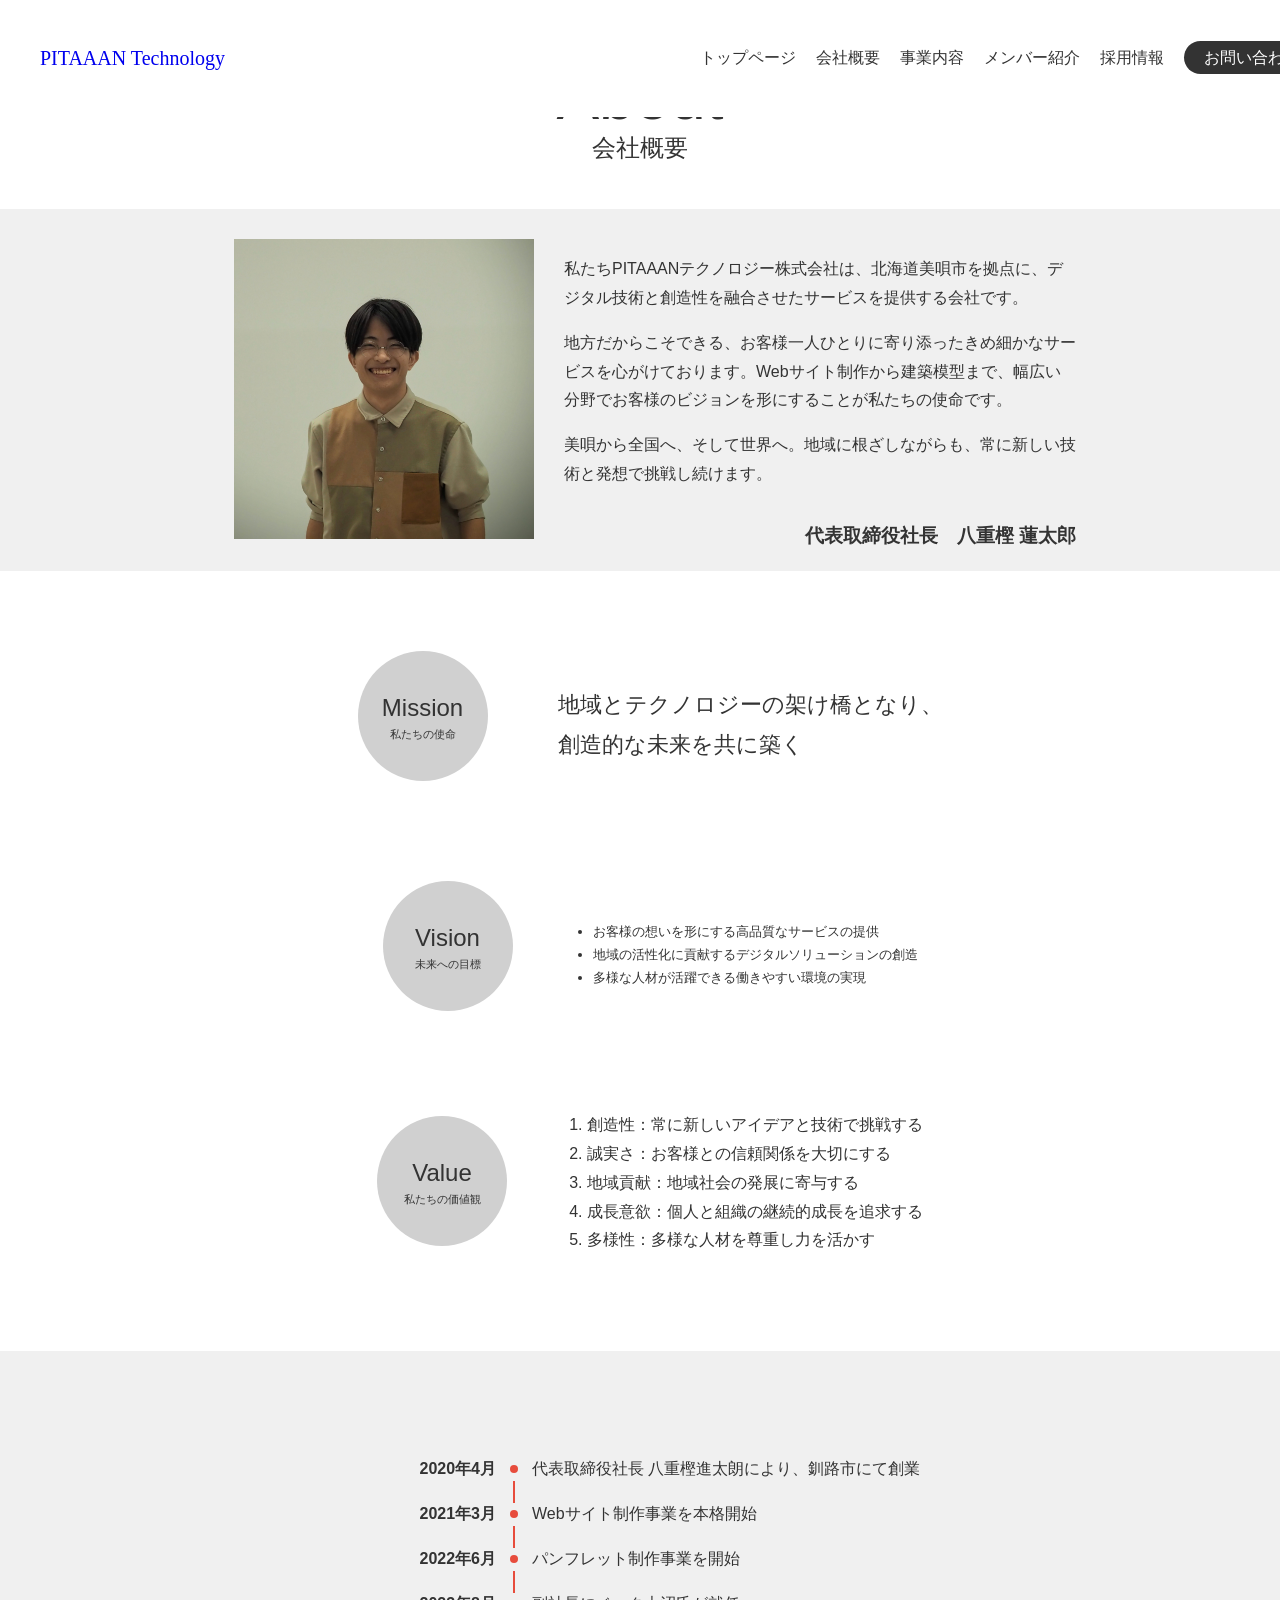
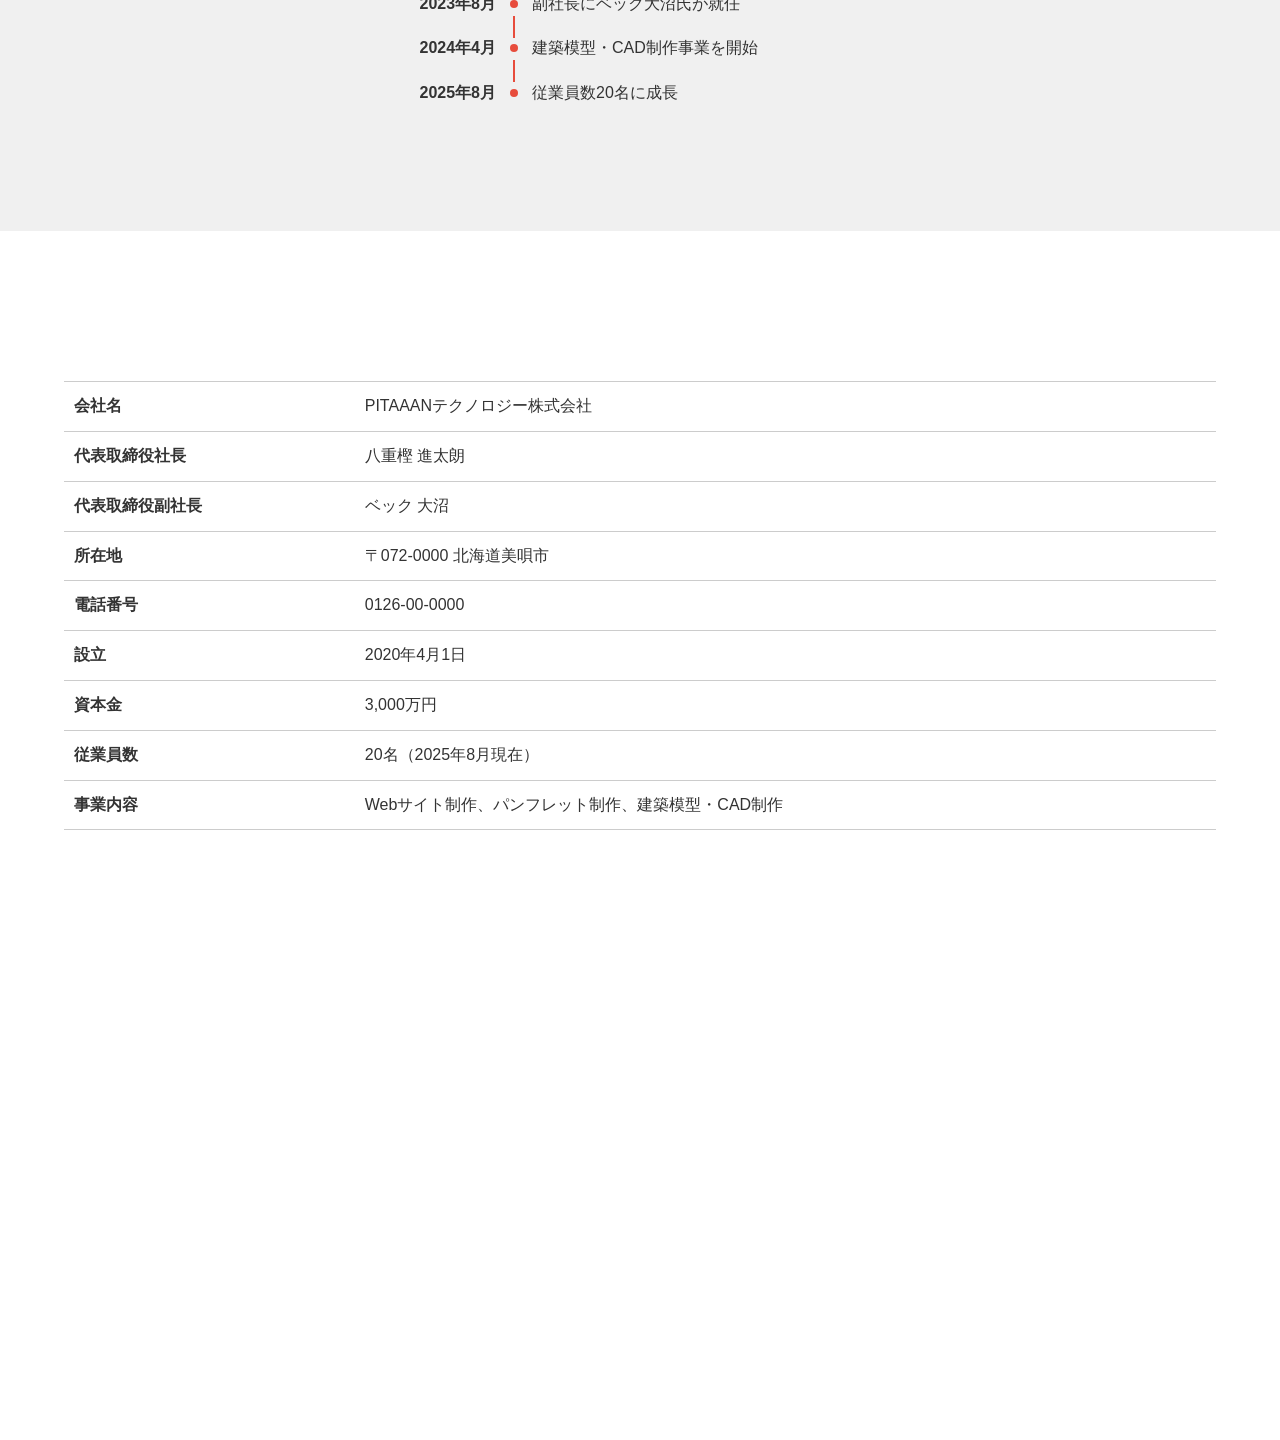
==== about/index.html @ 22814cf3 "アイテムの配置をスクリーンサイズの中央に合わせるよう修正" ====
<!DOCTYPE html>
<html lang="ja">

  <head>
    <meta charset="UTF-8">
    <meta name="viewport" content="width=device-width, initial-scale=1.0">
    <title>About - PITAAAN Technology</title>

    <!-- Hisashi -->

    <link rel="stylesheet" href="./style.css">
    <script src="/components/header/script.js" defer></script>
    <script src="/components/footer/script.js" defer></script>
  </head>

  <body>

    <header></header>

    <section class="about-container">
      <div class="about">
        <span class="about-text-eng">About</span>
        <span class="about-text-jpn">会社概要</span>
      </div>
    </section>

    <section class="intro">
      <div class="intro-body">
      <img src="../images/exec1.jpg" alt="intro image" class="intro-img">
      <div class="president-text">
        <p>私たちPITAAANテクノロジー株式会社は、北海道美唄市を拠点に、デジタル技術と創造性を融合させたサービスを提供する会社です。</p>
        <p>
          地方だからこそできる、お客様一人ひとりに寄り添ったきめ細かなサービスを心がけております。Webサイト制作から建築模型まで、幅広い分野でお客様のビジョンを形にすることが私たちの使命です。
        </p>
        <p>美唄から全国へ、そして世界へ。地域に根ざしながらも、常に新しい技術と発想で挑戦し続けます。</p>
        <div class="president-name">
          <h3>代表取締役社長　八重樫 蓮太郎</h3>
        </div>
      </div>
      </div>
    </section>

    <section class="theme">
      <div class="mission">
        <div class="circle"><span class="circle-text-eng">Mission</span><span
            class="circle-text-jpn">私たちの使命</span></div>
        <p class="mission-text">地域とテクノロジーの架け橋となり、<br>創造的な未来を共に築く</p>
      </div>
      <div class="vision">
        <div class="circle"><span class="circle-text-eng">Vision</span><span
            class="circle-text-jpn">未来への目標</span></div>
        <ul class="vision-text">
          <li>お客様の想いを形にする高品質なサービスの提供</li>
          <li>地域の活性化に貢献するデジタルソリューションの創造</li>
          <li>多様な人材が活躍できる働きやすい環境の実現</li>
        </ul>
      </div>
      <div class="value">
        <div class="circle"><span class="circle-text-eng">Value</span><span
            class="circle-text-jpn">私たちの価値観</span></div>
        <ol class="value-text">
          <li>創造性：常に新しいアイデアと技術で挑戦する</li>
          <li>誠実さ：お客様との信頼関係を大切にする</li>
          <li>地域貢献：地域社会の発展に寄与する</li>
          <li>成長意欲：個人と組織の継続的成長を追求する</li>
          <li>多様性：多様な人材を尊重し力を活かす</li>
        </ol>
      </div>
    </section>

    <section class="history">
      <ul>
        <li><span class="date">2020年4月</span><span
            class="separator"></span><span class="desc">代表取締役社長
            八重樫進太朗により、釧路市にて創業</span></li>
        <li><span class="date">2021年3月</span><span
            class="separator"></span><span class="desc">Webサイト制作事業を本格開始</span>
        </li>
        <li><span class="date">2022年6月</span><span
            class="separator"></span><span class="desc">パンフレット制作事業を開始</span>
        </li>
        <li><span class="date">2023年8月</span><span
            class="separator"></span><span class="desc">副社長にベック大沼氏が就任</span>
        </li>
        <li><span class="date">2024年4月</span><span
            class="separator"></span><span class="desc">建築模型・CAD制作事業を開始</span>
        </li>
        <li><span class="date">2025年8月</span><span
            class="separator"></span><span class="desc">従業員数20名に成長</span></li>
      </ul>
    </section>

    <section class="company-info">
      <table>
        <tr>
          <th>会社名 </th>
          <td>PITAAANテクノロジー株式会社 </td>
        </tr>
        <tr>
          <th>代表取締役社長 </th>
          <td>八重樫 進太朗 </td>
        </tr>
        <tr>
          <th>代表取締役副社長</th>
          <td>ベック 大沼 </td>
        </tr>
        <tr>
          <th>所在地 </th>
          <td>〒072-0000 北海道美唄市 </td>
        </tr>
        <tr>
          <th>電話番号 </th>
          <td>0126-00-0000 </td>
        </tr>
        <tr>
          <th>設立 </th>
          <td>2020年4月1日 </td>
        </tr>
        <tr>
          <th>資本金 </th>
          <td>3,000万円 </td>
        </tr>
        <tr>
          <th>従業員数 </th>
          <td>20名（2025年8月現在） </td>
        </tr>
        <tr>
          <th>事業内容 </th>
          <td>Webサイト制作、パンフレット制作、建築模型・CAD制作</td>
        </tr>
      </table>
    </section>

    <section class="map-section">
      <!--                                                                                                                                                                              ↓5e0=地図 -->
      <iframe
        src="https://www.google.com/maps/embed?pb=!1m14!1m12!1m3!1d2506.265635700388!2d141.85813431961836!3d43.33089392806181!2m3!1f0!2f0!3f0!3m2!1i1024!2i768!4f13.1!5e0!3m2!1sja!2sjp!4v1759734931702!5m2!1sja!2sjp"
        width="100%" height="450" style="border:0;" allowfullscreen=""
        loading="lazy"> </iframe>
      <!--        <iframe src="https://www.google.com/maps/embed?pb=!1m14!1m12!1m3!1d2506.265635700388!2d141.85813431961836!3d43.33089392806181!2m3!1f0!2f0!3f0!3m2!1i1024!2i768!4f13.1!5e1!3m2!1sja!2sjp!4v1759734931702!5m2!1sja!2sjp" width="100%" height="450" style="border:0;" allowfullscreen="" loading="lazy"> </iframe> -->
      <!--                                                                                                                                                                              ↑5e1=航空写真 -->
    </section>

    <footer></footer>

  </body>

</html>
---- about/style.css ----
body {
  font-family: Arial, sans-serif;
  line-height: 1.8;
  color: #333;
  margin: 0;
  padding: 0;
}

.about-container {
  padding: 40px 0;
}

.about {
  align-items: center;
  display: flex;
  flex-direction: column;
}

.about-text-eng {
  font-size: 48pt;
  height: 76px;
}

.about-text-jpn {
  margin-top: 10px;
  font-size: 18pt;
}

.intro {
  align-items : center;
  display: flex;
  flex-direction: column;
  background-color: #f0f0f0;
}
.intro-body{
  display: flex;
  align-items: flex-start;
}

.intro-img {
  width: 300px;
  height: auto;
  padding: 30px;
  border-radius: 6px;
}

.president-text {
  flex: 1;
  margin-top: 30px;
/*  margin-left: 30px; */
  min-width: 200px;
  max-width: 512px;
}

.president-name {
  text-align: right;
  margin-top: 30px;
}

.theme {
  align-items: center;
  display: flex;
  flex-direction: column;
  /* 上から下へ並べる */
  justify-content: center;
  /* 上下中央に配置 */
/*  gap: 40px; */
  /* 各ブロックの間隔 */
  padding: 40px 40px;
}

.mission-vision ul,
.mission-vision ol {
  list-style: none;
  padding-left: 20px;
  position: relative;
}

.circle {
  width: 130px;
  height: 130px;
  margin-left: 20px;
  margin-right: 20px;
  margin-bottom: 20px;
  background: #D0D0D0;
  border-radius: 50%;
  display: flex;
  flex-direction: column;
  justify-content: center;
  align-items: center;
  text-align: center;

}

.circle-text-eng {
  font-size: 1.5em;
  line-height: 1.5em;
}

.circle-text-jpn {
  font-size: 0.7em;
  line-height: 1.5em;
}

.mission {
  margin: 40px auto;
  display: flex;
  align-items: center;
  gap: 20px;
}

.mission-text {
  margin-top: 20px;
  margin-left: 30px;
  font-size: 1.4em;
}

.vision {
  margin: 40px auto;
  display: flex;
  align-items: center;
  gap: 20px;
}

.vision-text {
  margin-top: 10px;
  margin-left: none;
  font-size: 0.8em;
}

.value {
  margin: 40px auto;
  display: flex;
  align-items: center;
  gap: 20px;
}

.value-text {
  margin-top: 0px;
  margin-left: none;
  font-size: 1.0em;
}

/* history レイアウト */
.history {
  align-items: center;
  display: flex;
  flex-direction: column;
  background-color: #F0F0F0;
  height: 400px;
  padding-top: 80px;
}

.history ul {
  list-style: none;
  /*     width: 80%; */
  margin-left: 20px;
}

.history li {
  position: relative;
  display: flex;
  align-items: flex-start;
  gap: 10px;
  padding: 8px 0;
}

/* ●（丸マーク） */
.history .separator {
  position: relative;
  width: 16px;
  /* 行間調整のための横幅 */
  height: 16px;
  display: inline-block;
}

.history .separator::before {
  content: "";
  position: absolute;
  top: 10px;
  /* 丸の上下位置 */
  left: 50%;
  width: 8px;
  height: 8px;
  background: #e74c3c;
  border-radius: 50%;
  transform: translateX(-50%);
}

/* ●の下に縦棒（最終行は付けない） */
.history li:not(:last-child) .separator::after {
  /* :not(:last-child)で最終行には付加しない */
  content: "";
  position: absolute;
  top: 26px;
  /* ●の(12pxで)すぐ下+14px=26pxから開始 */
  left: 50%;
  width: 2px;
  /* 縦棒の太さ */
  height: calc(100% + 6px);
  /* 行間を調整可能 */
  background: #e74c3c;
  transform: translateX(-50%);
}

/* 各テキストの調整 */
.history .date {
  white-space: nowrap;
  font-weight: bold;
}

.history .desc {
  flex: 1;
}

/* 会社情報 */
.company-info {
  margin-top: 100px;
  margin-bottom: 100px;
  align-items: center;
  display: flex;
  flex-direction: column;
}

.company-info table {
  width: 90%;
  margin: 50px;
  border-collapse: collapse;
}

.company-info th,
.company-info td {
  border-top: 1px solid #ccc;
  /* 行の区切り線として水平線 */
  border-bottom: 1px solid #ccc;
  /* 行の区切り線として水平線 */
  padding: 10px;
  text-align: left;
}
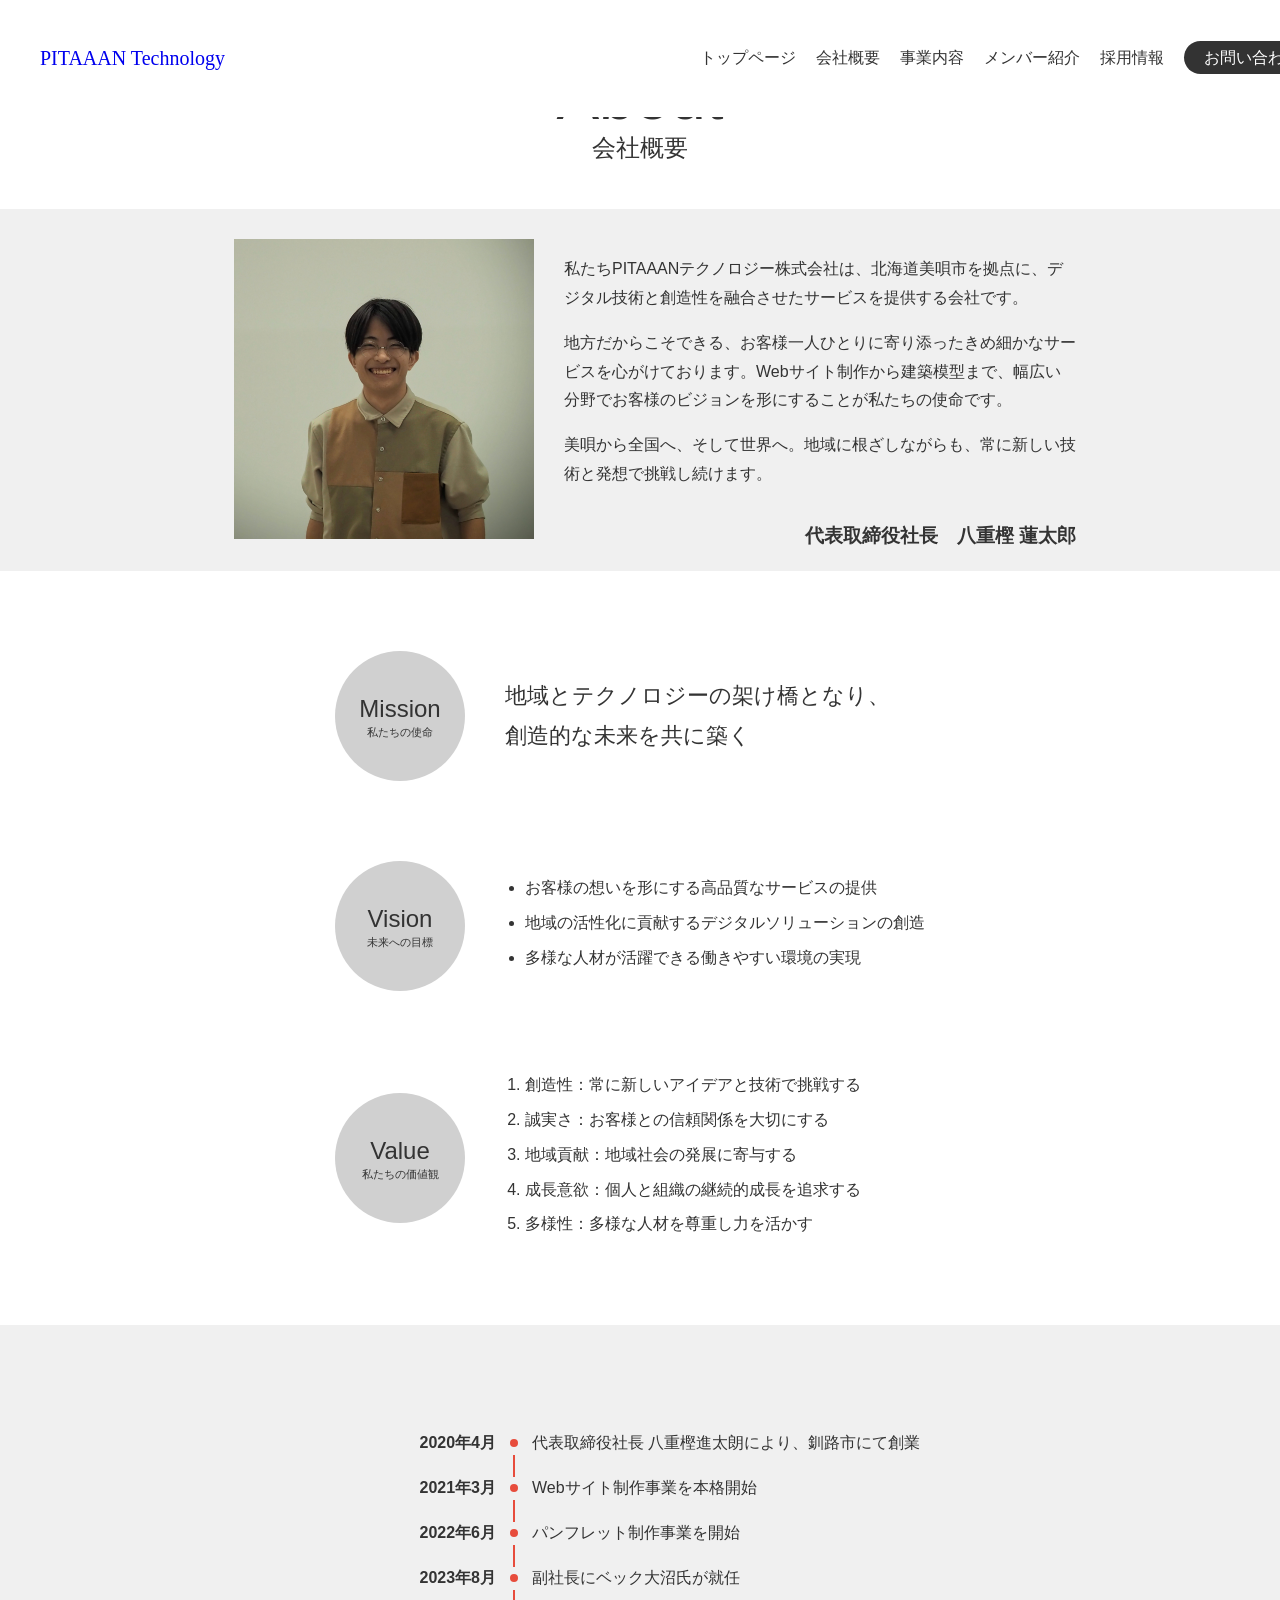
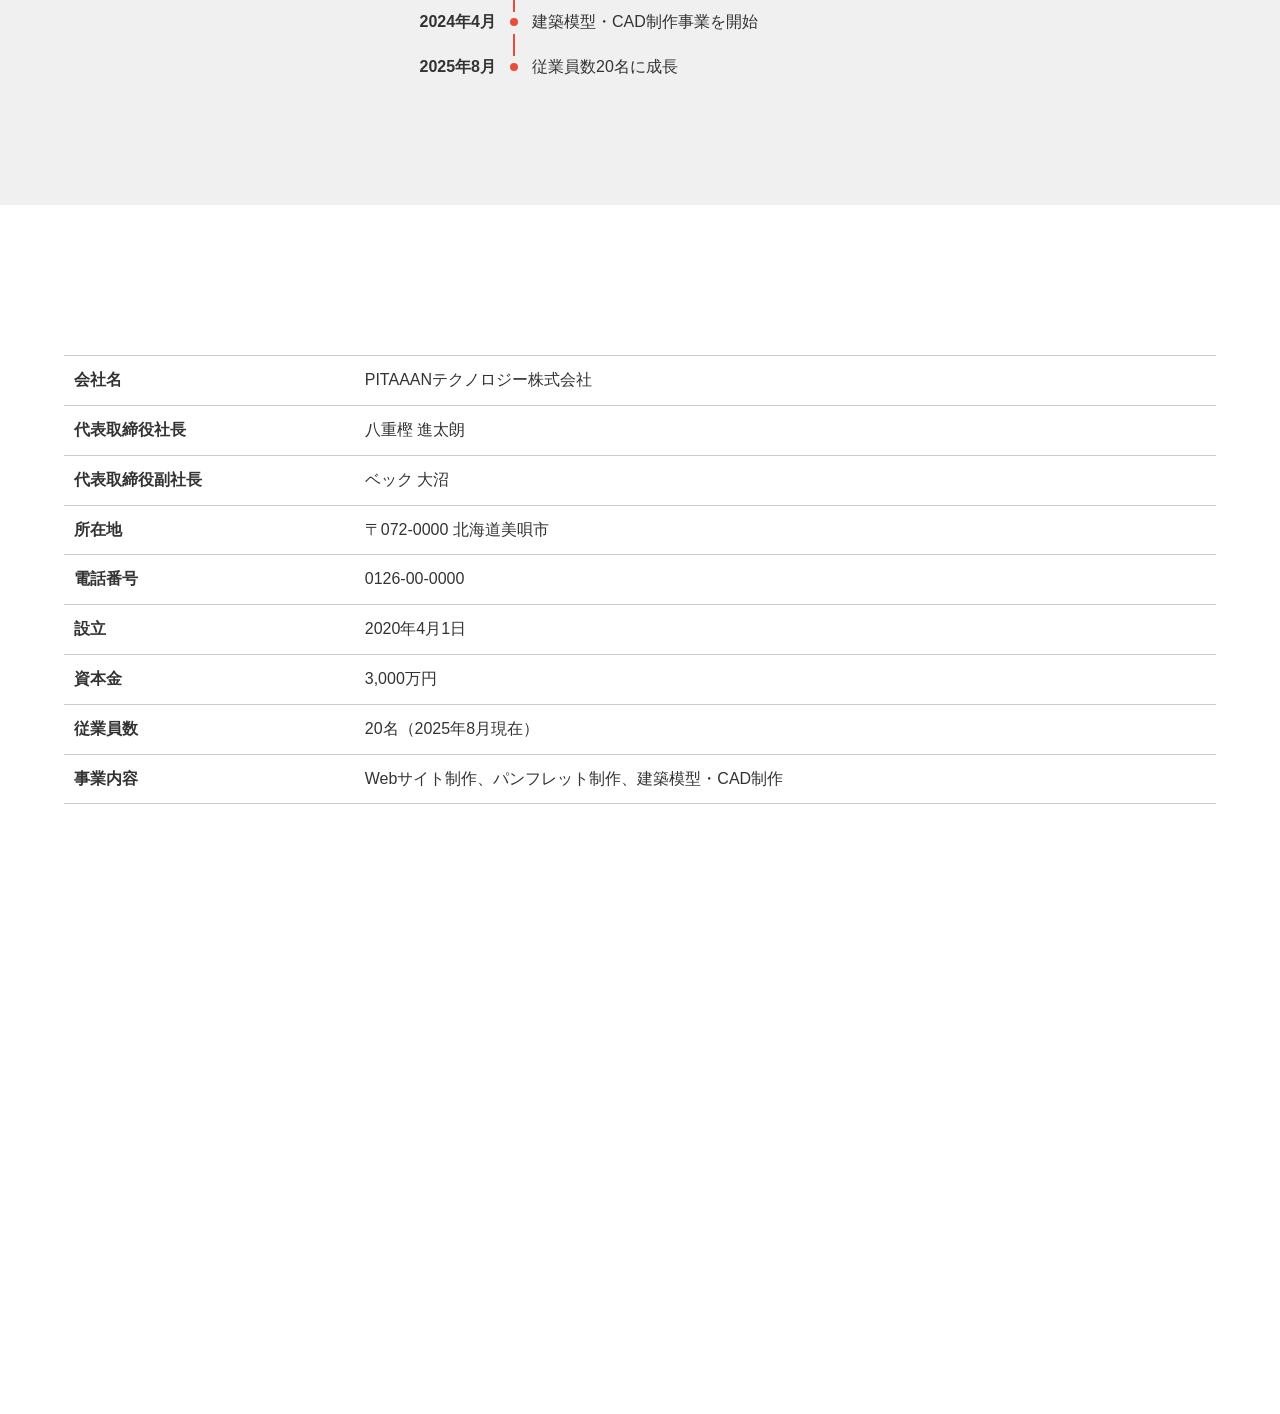
==== commit a551be5e: "テーマのサークルとテキストブロックで縦の中央配置が不揃いだった部分を修正" ====
--- a/about/index.html
+++ b/about/index.html
@@ -42,29 +42,44 @@
 
     <section class="theme">
       <div class="mission">
-        <div class="circle"><span class="circle-text-eng">Mission</span><span
-            class="circle-text-jpn">私たちの使命</span></div>
-        <p class="mission-text">地域とテクノロジーの架け橋となり、<br>創造的な未来を共に築く</p>
+        <div class="circle">
+          <span class="circle-text-eng">Mission</span>
+          <span class="circle-text-jpn">私たちの使命</span>
+        </div>
+        <div class="text-block">
+          <p class="mission-text">
+            地域とテクノロジーの架け橋となり、<br>
+            創造的な未来を共に築く
+          </p>
+        </div>
       </div>
       <div class="vision">
-        <div class="circle"><span class="circle-text-eng">Vision</span><span
-            class="circle-text-jpn">未来への目標</span></div>
-        <ul class="vision-text">
-          <li>お客様の想いを形にする高品質なサービスの提供</li>
-          <li>地域の活性化に貢献するデジタルソリューションの創造</li>
-          <li>多様な人材が活躍できる働きやすい環境の実現</li>
-        </ul>
+        <div class="circle">
+          <span class="circle-text-eng">Vision</span>
+          <span class="circle-text-jpn">未来への目標</span>
+        </div>
+        <div class="text-block">
+          <ul class="vision-text">
+            <li>お客様の想いを形にする高品質なサービスの提供</li>
+            <li>地域の活性化に貢献するデジタルソリューションの創造</li>
+            <li>多様な人材が活躍できる働きやすい環境の実現</li>
+          </ul>
+        </div>
       </div>
       <div class="value">
-        <div class="circle"><span class="circle-text-eng">Value</span><span
-            class="circle-text-jpn">私たちの価値観</span></div>
-        <ol class="value-text">
-          <li>創造性：常に新しいアイデアと技術で挑戦する</li>
-          <li>誠実さ：お客様との信頼関係を大切にする</li>
-          <li>地域貢献：地域社会の発展に寄与する</li>
-          <li>成長意欲：個人と組織の継続的成長を追求する</li>
-          <li>多様性：多様な人材を尊重し力を活かす</li>
-        </ol>
+        <div class="circle">
+          <span class="circle-text-eng">Value</span>
+          <span class="circle-text-jpn">私たちの価値観</span>
+        </div>
+        <div class="text-block">
+          <ol class="value-text">
+            <li>創造性：常に新しいアイデアと技術で挑戦する</li>
+            <li>誠実さ：お客様との信頼関係を大切にする</li>
+            <li>地域貢献：地域社会の発展に寄与する</li>
+            <li>成長意欲：個人と組織の継続的成長を追求する</li>
+            <li>多様性：多様な人材を尊重し力を活かす</li>
+          </ol>
+        </div>
       </div>
     </section>
 
--- a/about/style.css
+++ b/about/style.css
@@ -58,30 +58,26 @@
 }
 
 .theme {
-  align-items: center;
-  display: flex;
-  flex-direction: column;
-  /* 上から下へ並べる */
-  justify-content: center;
-  /* 上下中央に配置 */
-/*  gap: 40px; */
-  /* 各ブロックの間隔 */
-  padding: 40px 40px;
-}
-
-.mission-vision ul,
-.mission-vision ol {
-  list-style: none;
-  padding-left: 20px;
-  position: relative;
-}
-
+  display: flex;
+  flex-direction: column;
+  align-items : center;
+  padding: 40px;
+}
+
+.mission,
+.vision,
+.value {
+  width: 610px;
+  display : flex;
+  align-items : center;
+  margin: 40px 0;
+}
+
+/* 円の表示 */
 .circle {
   width: 130px;
   height: 130px;
-  margin-left: 20px;
-  margin-right: 20px;
-  margin-bottom: 20px;
+  margin-right: 40px;
   background: #D0D0D0;
   border-radius: 50%;
   display: flex;
@@ -89,56 +85,41 @@
   justify-content: center;
   align-items: center;
   text-align: center;
-
-}
-
+  flex-shrink: 0; /* 円の幅を固定(潰れない) */
+}
+
+/* 円内テキスト */
 .circle-text-eng {
   font-size: 1.5em;
-  line-height: 1.5em;
+  line-height: 1.4em;
 }
 
 .circle-text-jpn {
   font-size: 0.7em;
-  line-height: 1.5em;
-}
-
-.mission {
-  margin: 40px auto;
-  display: flex;
-  align-items: center;
-  gap: 20px;
-}
-
+  line-height: 1.4em;
+}
+
+/* テキストラッパー(ここがポイント) */
+.text-block {
+  flex: 1; /* 残りの幅を全て使う */
+}
+
+/* テーマの各テキスト */
 .mission-text {
-  margin-top: 20px;
-  margin-left: 30px;
+  margin: 0;
   font-size: 1.4em;
 }
 
-.vision {
-  margin: 40px auto;
-  display: flex;
-  align-items: center;
-  gap: 20px;
-}
-
-.vision-text {
-  margin-top: 10px;
-  margin-left: none;
-  font-size: 0.8em;
-}
-
-.value {
-  margin: 40px auto;
-  display: flex;
-  align-items: center;
-  gap: 20px;
-}
-
+.vision-text,
 .value-text {
-  margin-top: 0px;
-  margin-left: none;
-  font-size: 1.0em;
+  margin: 0;
+  padding-left : 20px;
+  font-size: 1em;
+}
+
+.vision-text li,
+.value-text li {
+  margin-bottom: 6px;
 }
 
 /* history レイアウト */
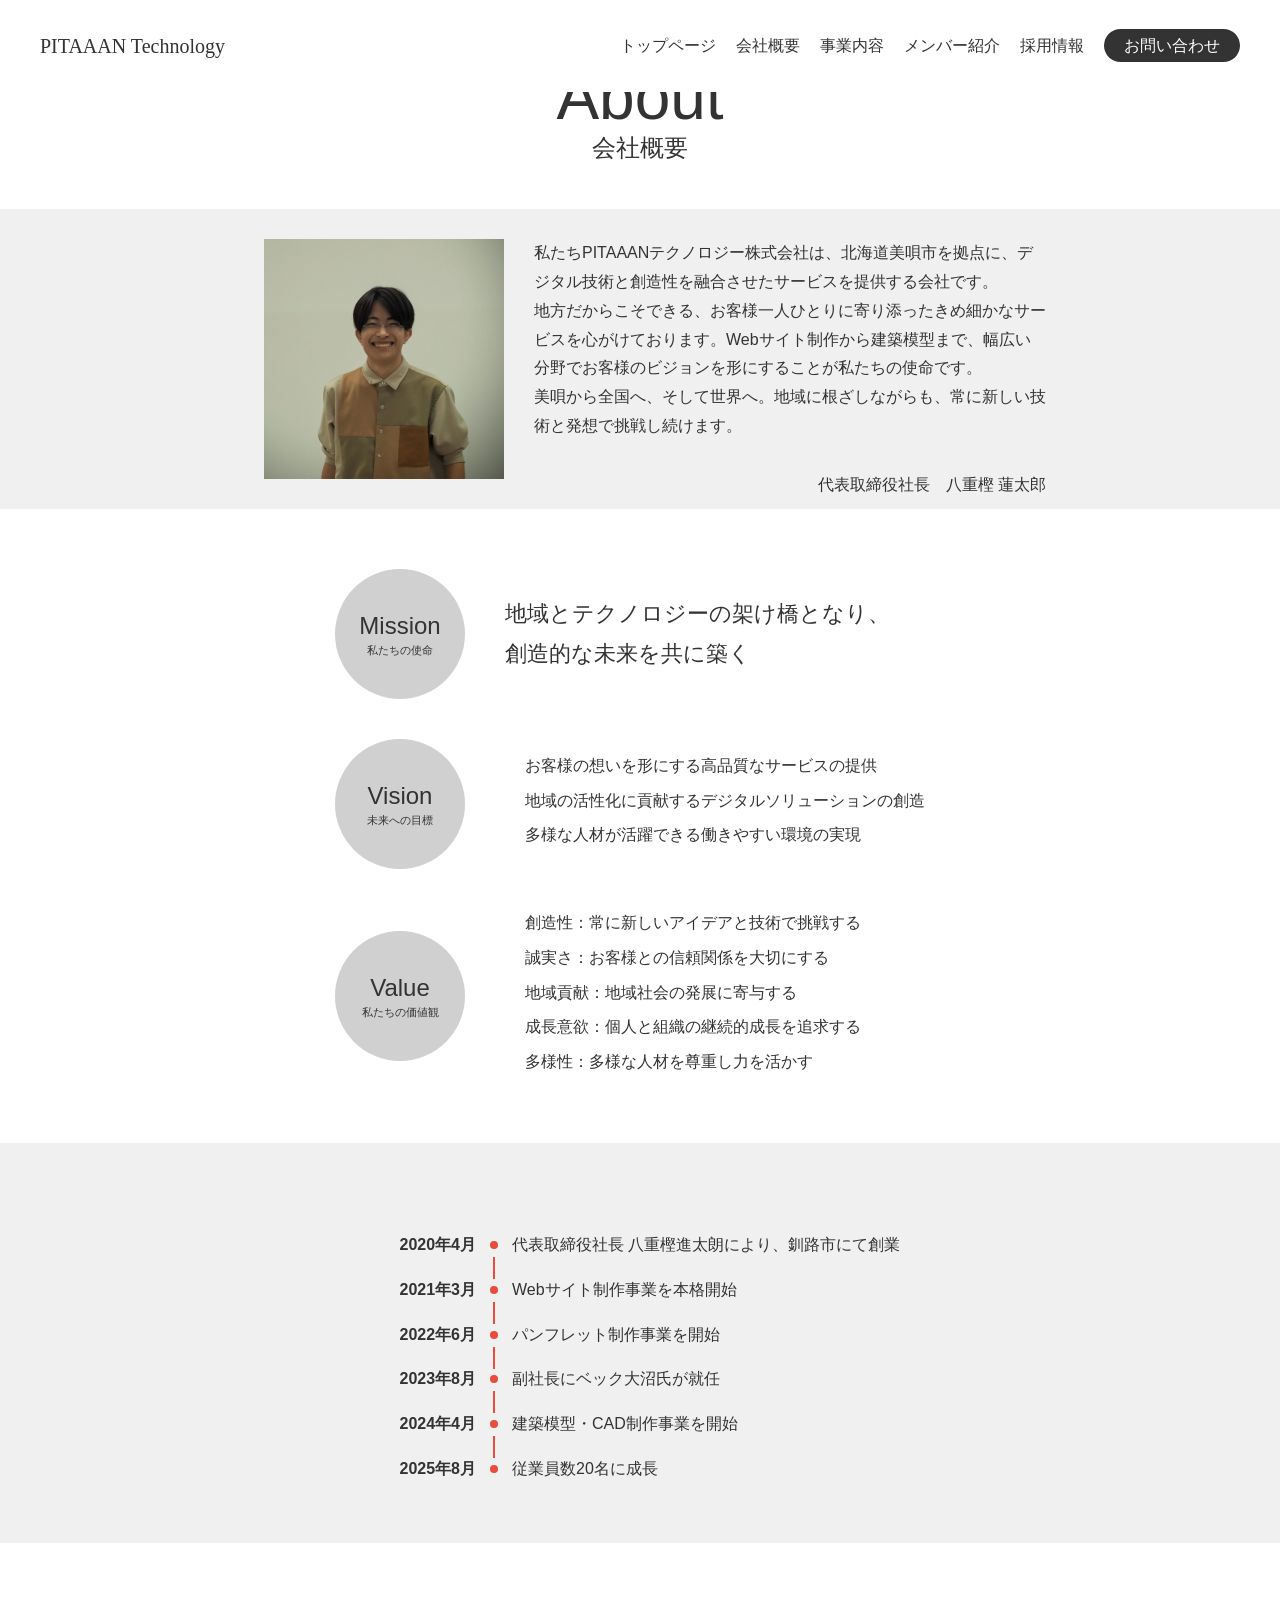
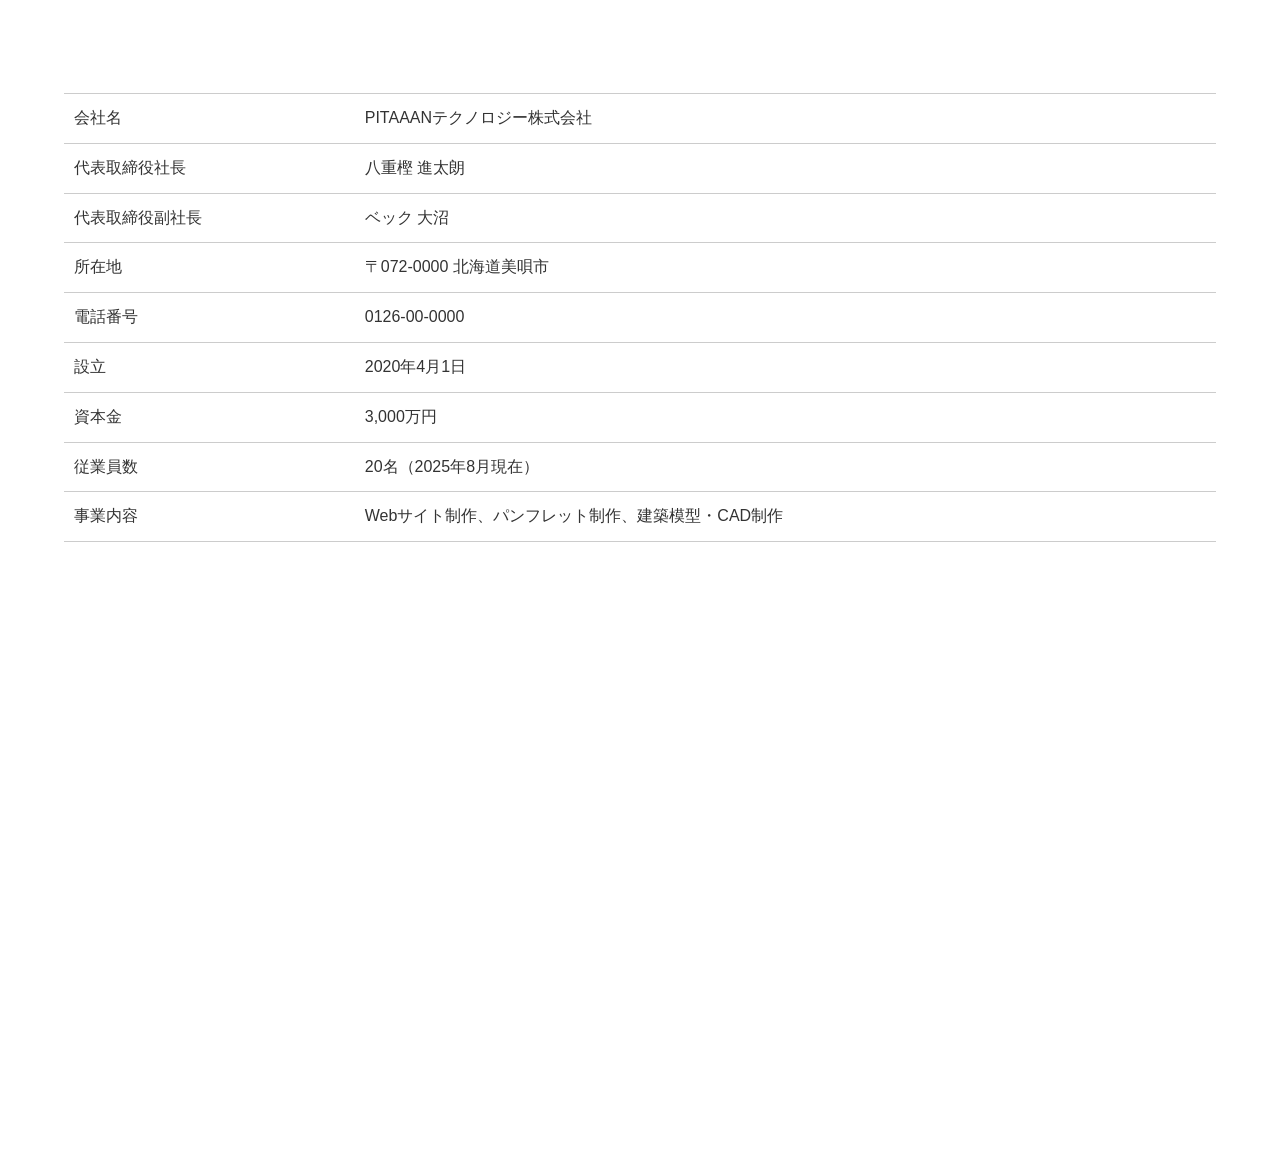
==== commit f365a25c: "Added link tag of reset.css and global.css of header tag" ====
--- a/about/index.html
+++ b/about/index.html
@@ -7,6 +7,12 @@
     <title>About - PITAAAN Technology</title>
 
     <!-- Hisashi -->
+
+    <!-- リセットCSS（全体のリセット） -->
+    <link rel="stylesheet" href="../styles/reset.css">
+
+    <!-- グローバルCSS（共通デザイン） -->
+    <link rel="stylesheet" href="../styles/global.css">
 
     <link rel="stylesheet" href="./style.css">
     <script src="/components/header/script.js" defer></script>
--- a/styles/global.css
+++ b/styles/global.css
@@ -0,0 +1,11 @@
+@import url("https://fonts.googleapis.com/css2?family=Zen+Kaku+Gothic+New:wght@400;700&display=swap");
+@import url("https://fonts.googleapis.com/css2?family=Inter:wght@400;500;600;700&display=swap");
+
+body {
+  font-family: "Zen Kaku Gothic New", "Noto Sans JP", sans-serif;
+  font-size: 16px;
+  line-height: 1.6;
+  color: #333333;
+  background-color: #ffffff;
+  font-weight: 400;
+}
--- a/about/style.css
+++ b/about/style.css
@@ -70,7 +70,7 @@
   width: 610px;
   display : flex;
   align-items : center;
-  margin: 40px 0;
+  margin: 20px 0;
 }
 
 /* 円の表示 */
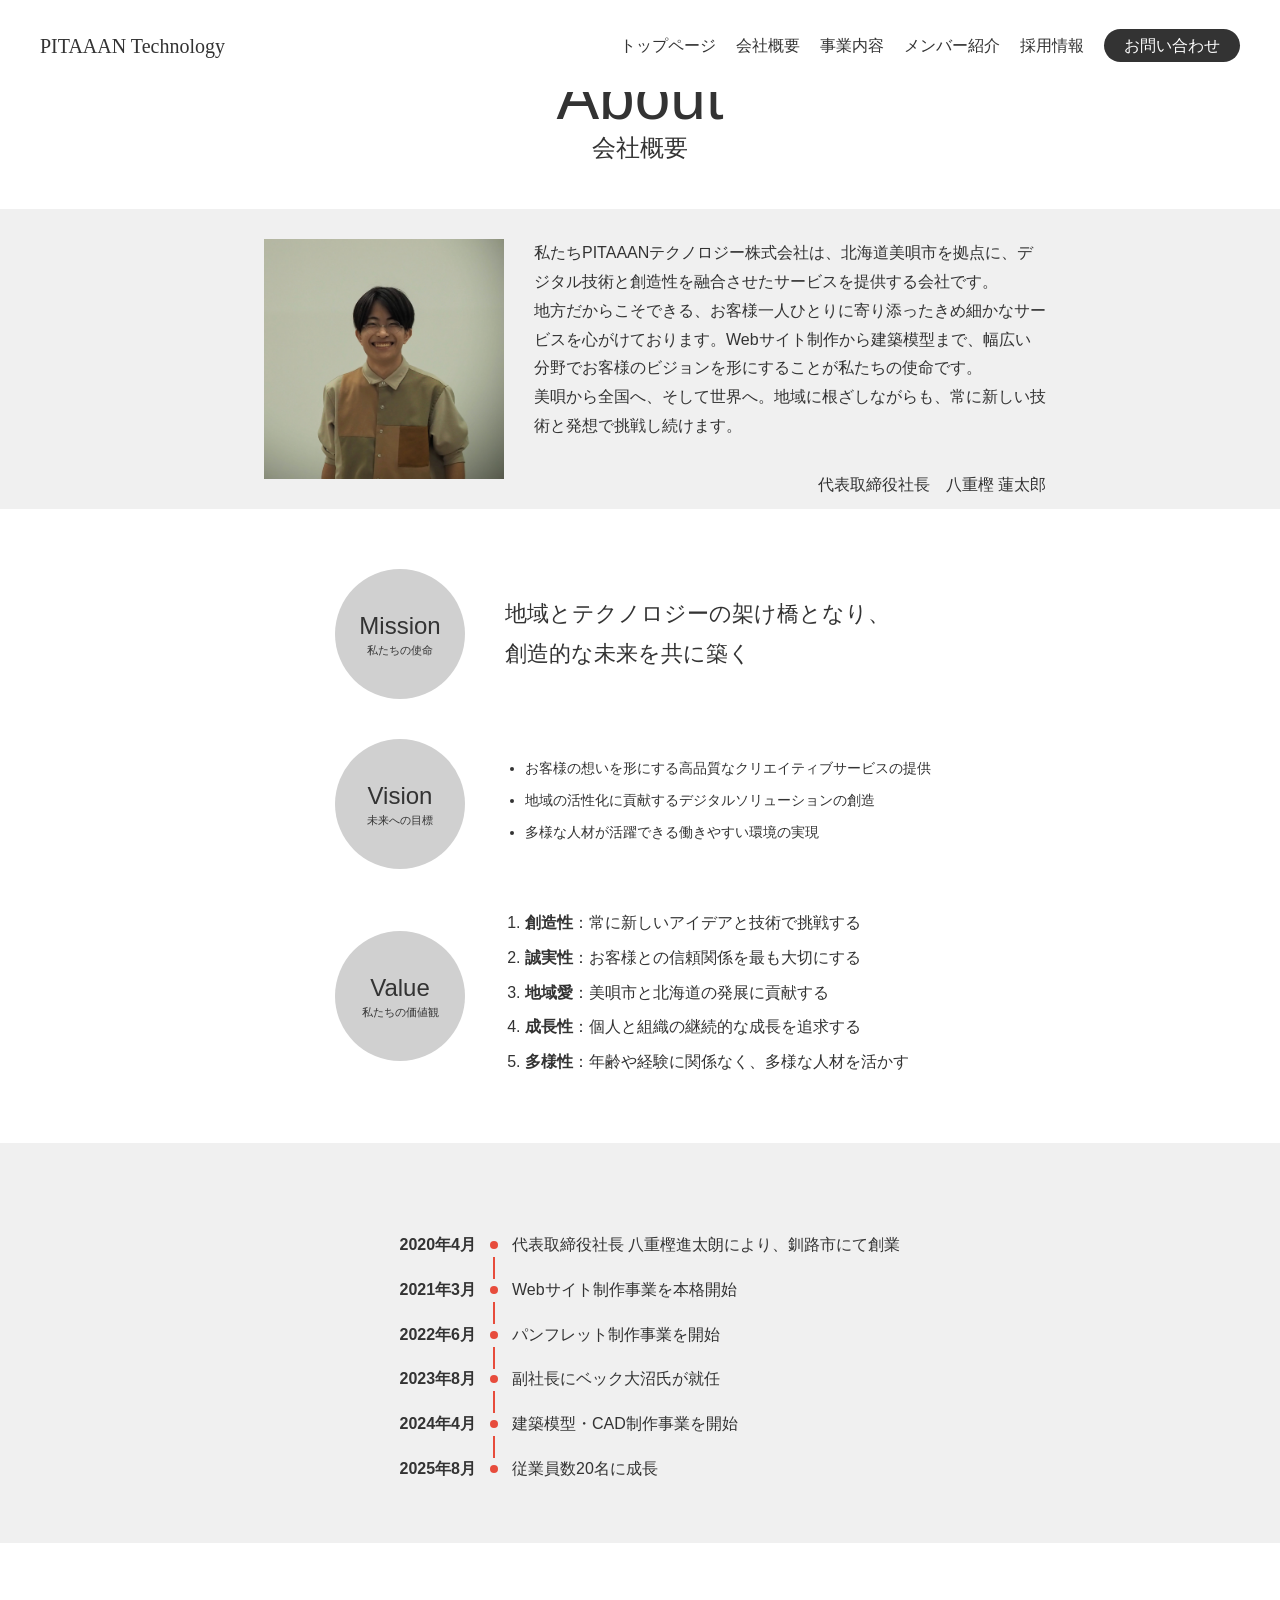
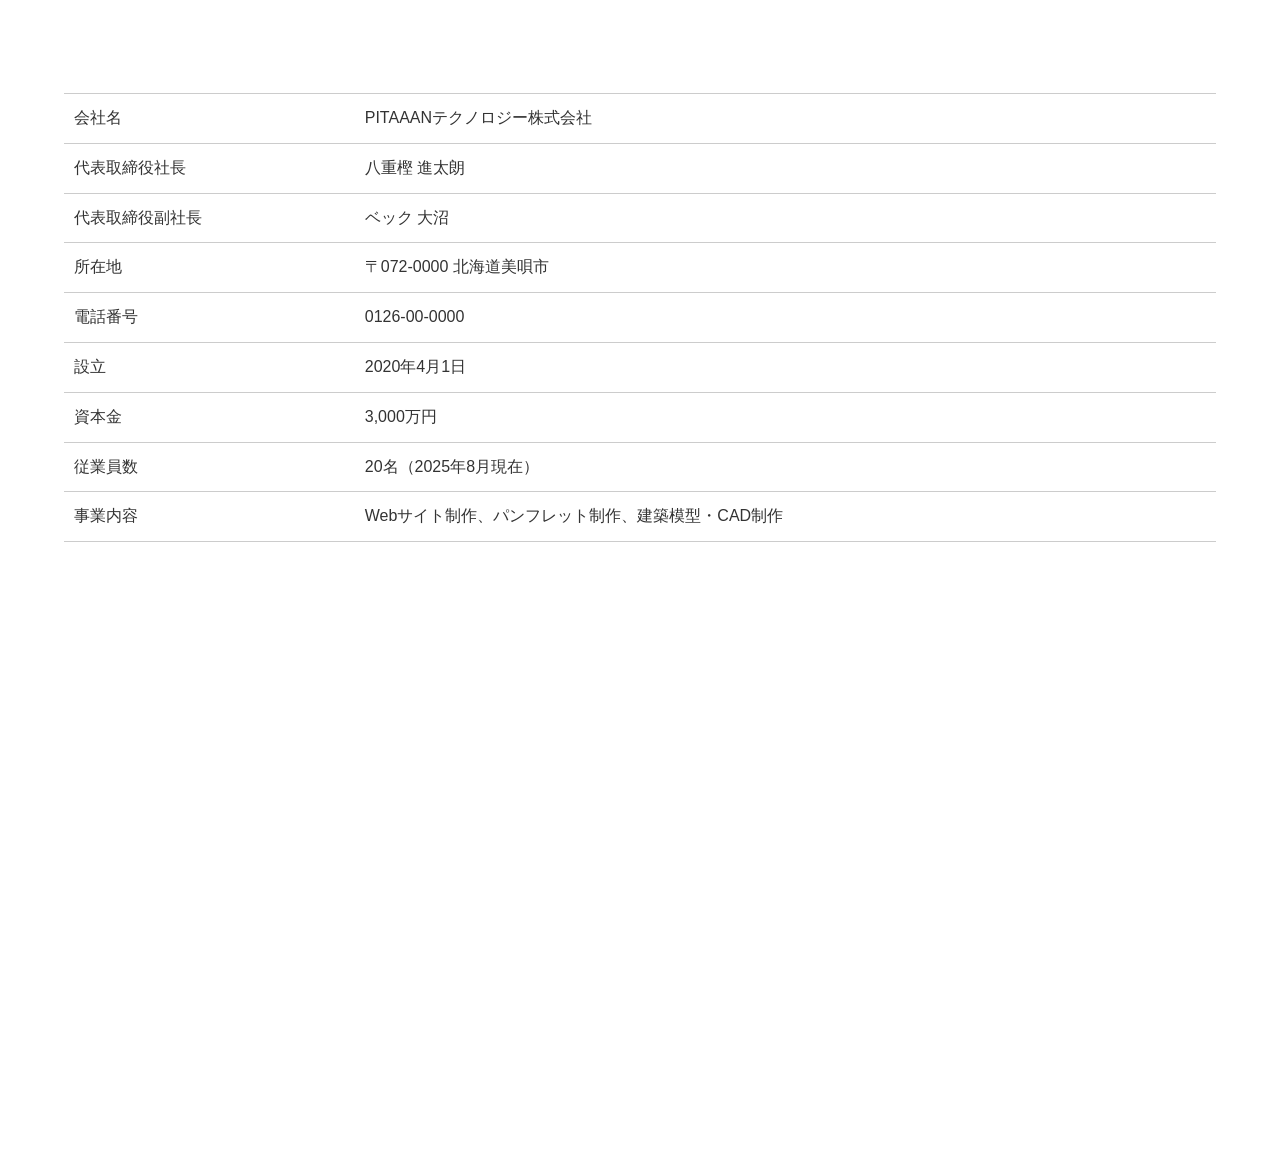
==== commit 4f4d6c0c: "index.html - VisionとValueの文言が違っていたので、修正。Value-textで文字サイズが太字になっていなかったので修正。これに合わせてstyle.cssを修正。" ====
--- a/about/index.html
+++ b/about/index.html
@@ -66,7 +66,7 @@
         </div>
         <div class="text-block">
           <ul class="vision-text">
-            <li>お客様の想いを形にする高品質なサービスの提供</li>
+            <li>お客様の想いを形にする高品質なクリエイティブサービスの提供</li>
             <li>地域の活性化に貢献するデジタルソリューションの創造</li>
             <li>多様な人材が活躍できる働きやすい環境の実現</li>
           </ul>
@@ -79,11 +79,11 @@
         </div>
         <div class="text-block">
           <ol class="value-text">
-            <li>創造性：常に新しいアイデアと技術で挑戦する</li>
-            <li>誠実さ：お客様との信頼関係を大切にする</li>
-            <li>地域貢献：地域社会の発展に寄与する</li>
-            <li>成長意欲：個人と組織の継続的成長を追求する</li>
-            <li>多様性：多様な人材を尊重し力を活かす</li>
+            <li><b>創造性</b>：常に新しいアイデアと技術で挑戦する</li>
+            <li><b>誠実性</b>：お客様との信頼関係を最も大切にする</li>
+            <li><b>地域愛</b>：美唄市と北海道の発展に貢献する</li>
+            <li><b>成長性</b>：個人と組織の継続的な成長を追求する</li>
+            <li><b>多様性</b>：年齢や経験に関係なく、多様な人材を活かす</li>
           </ol>
         </div>
       </div>
--- a/about/style.css
+++ b/about/style.css
@@ -47,7 +47,6 @@
 .president-text {
   flex: 1;
   margin-top: 30px;
-/*  margin-left: 30px; */
   min-width: 200px;
   max-width: 512px;
 }
@@ -110,11 +109,25 @@
   font-size: 1.4em;
 }
 
-.vision-text,
+.vision-text{
+  margin: 0;
+  list-style-type: disc;    /* ● を有効化 */
+  list-style-position: outside;
+  padding-left: 20px;
+  font-size: 0.9em;
+}
+
 .value-text {
   margin: 0;
+  list-style-type: decimal;    /* 1. 2. 3. を有効化 */
+  list-style-position: outside;
   padding-left : 20px;
   font-size: 1em;
+}
+
+/* ===== Value-text 内の <b> を有効化 ===== */
+.value-text b {
+  font-weight: bold;
 }
 
 .vision-text li,
@@ -134,7 +147,6 @@
 
 .history ul {
   list-style: none;
-  /*     width: 80%; */
   margin-left: 20px;
 }
 
@@ -149,8 +161,7 @@
 /* ●（丸マーク） */
 .history .separator {
   position: relative;
-  width: 16px;
-  /* 行間調整のための横幅 */
+  width: 16px;  /* 行間調整のための横幅 */
   height: 16px;
   display: inline-block;
 }
@@ -158,8 +169,7 @@
 .history .separator::before {
   content: "";
   position: absolute;
-  top: 10px;
-  /* 丸の上下位置 */
+  top: 10px;  /* 丸の上下位置 */
   left: 50%;
   width: 8px;
   height: 8px;
@@ -173,13 +183,10 @@
   /* :not(:last-child)で最終行には付加しない */
   content: "";
   position: absolute;
-  top: 26px;
-  /* ●の(12pxで)すぐ下+14px=26pxから開始 */
+  top: 26px;                 /* ●の(12pxで)すぐ下+14px=26pxから開始 */
   left: 50%;
-  width: 2px;
-  /* 縦棒の太さ */
-  height: calc(100% + 6px);
-  /* 行間を調整可能 */
+  width: 2px;                /* 縦棒の太さ */
+  height: calc(100% + 6px);  /* 行間を調整可能 */
   background: #e74c3c;
   transform: translateX(-50%);
 }
@@ -218,3 +225,178 @@
   padding: 10px;
   text-align: left;
 }
+
+/* =========================
+   スマートフォン対応
+   ========================= */
+@media screen and (max-width: 768px) {
+
+  /* ===== 共通 ===== */
+  body {
+    line-height: 1.6;
+  }
+
+  section {
+    padding-left: 16px;
+    padding-right: 16px;
+  }
+
+  /* ===== About ===== */
+  .about-text-eng {
+    font-size: clamp(32px, 8vw, 40px);
+    height: auto;
+  }
+
+  .about-text-jpn {
+    font-size: 14pt;
+  }
+
+  /* ===== Intro ===== */
+  .intro-body {
+    flex-direction: column;
+    align-items: center;
+  }
+
+  .intro-img {
+    width: 100%;
+    max-width: 280px;
+    padding: 20px 0;
+  }
+
+  .president-text {
+    margin-top: 10px;
+    max-width: 100%;
+  }
+
+  .president-name {
+    text-align: left;
+  }
+
+  /* ===== Mission / Vision / Value ===== */
+  .theme {
+    padding: 20px 0;
+  }
+
+  .mission,
+  .vision,
+  .value {
+    width: 100%;
+    flex-direction: column;
+    align-items: center;
+    text-align: center;
+  }
+
+  .circle {
+    margin-right: 0;
+    margin-bottom: 16px;
+    width: 110px;
+    height: 110px;
+  }
+
+  .text-block {
+    width: 100%;
+  }
+/* ====================================
+   Mission / Vision / Value のリスト修正
+   ==================================== */
+
+/* 共通 */
+
+  .mission-text {
+    text-align: center;  /* 中央寄せ */
+    font-size: 1.1em;
+  }
+
+  .mission-text br {
+    display: none; /* スマートフォン対応時 <br> を無効化 */
+  }
+
+  .vision-text,
+  .value-text {
+    list-style-position: outside;  /* マーカーを内側に */
+    margin: 0 auto;                /* 中央配置 */
+    padding-left: 1.4em;           /* 行頭を揃えるための余白 */
+    text-align: left;              /* テキスト中央寄せ */
+    display: inline-block;         /* 中央寄せのため */
+    font-size: 0.95em;
+  }
+
+  /* Vision（・） */
+  .vision-text {
+    list-style-type: disc;  /* ● を表示 */
+  }
+
+  /* Value（番号） */
+  .value-text {
+    list-style-type: decimal;  /* 1. 2. 3. を表示 */
+  }
+
+  /* li の微調整 */
+  .vision-text li,
+  .value-text li {
+    margin-bottom: 8px;
+  }
+
+  /* ===== History ===== */
+  .history {
+    height: auto;
+    padding: 40px 0;
+  }
+
+  .history ul {
+    margin-left: 0;
+  }
+
+  .history li {
+    gap: 6px;
+  }
+
+  .history .date {
+    font-size: 0.9em;
+  }
+
+  .history .desc {
+    font-size: 0.95em;
+  }
+
+  /* ===== Company Info（テーブルを縦並び化） ===== */
+  .company-info {
+    margin: 40px 0;
+  }
+
+  .company-info table,
+  .company-info tbody,
+  .company-info tr,
+  .company-info th,
+  .company-info td {
+  /*    display: block; */ /* 縦並び化 */
+    width: 100%;
+  }
+
+  .company-info table {
+    width: 100%;
+    margin: 0;
+  }
+
+  .company-info th,
+  .company-info td {
+    display: table-cell; /* 横並びに戻す */
+    padding: 8px 6px;
+    font-size: 0.9em;
+    vertical-align: top;
+  }
+
+  .company-info th {
+    white-space: nowrap;  /* 見出しを1行に */
+    width: 35%;
+  }
+
+  .company-info td {
+    width: 65%;
+  }
+
+  /* ===== Google Map ===== */
+  .map-section iframe {
+    height: 300px;
+  }
+}
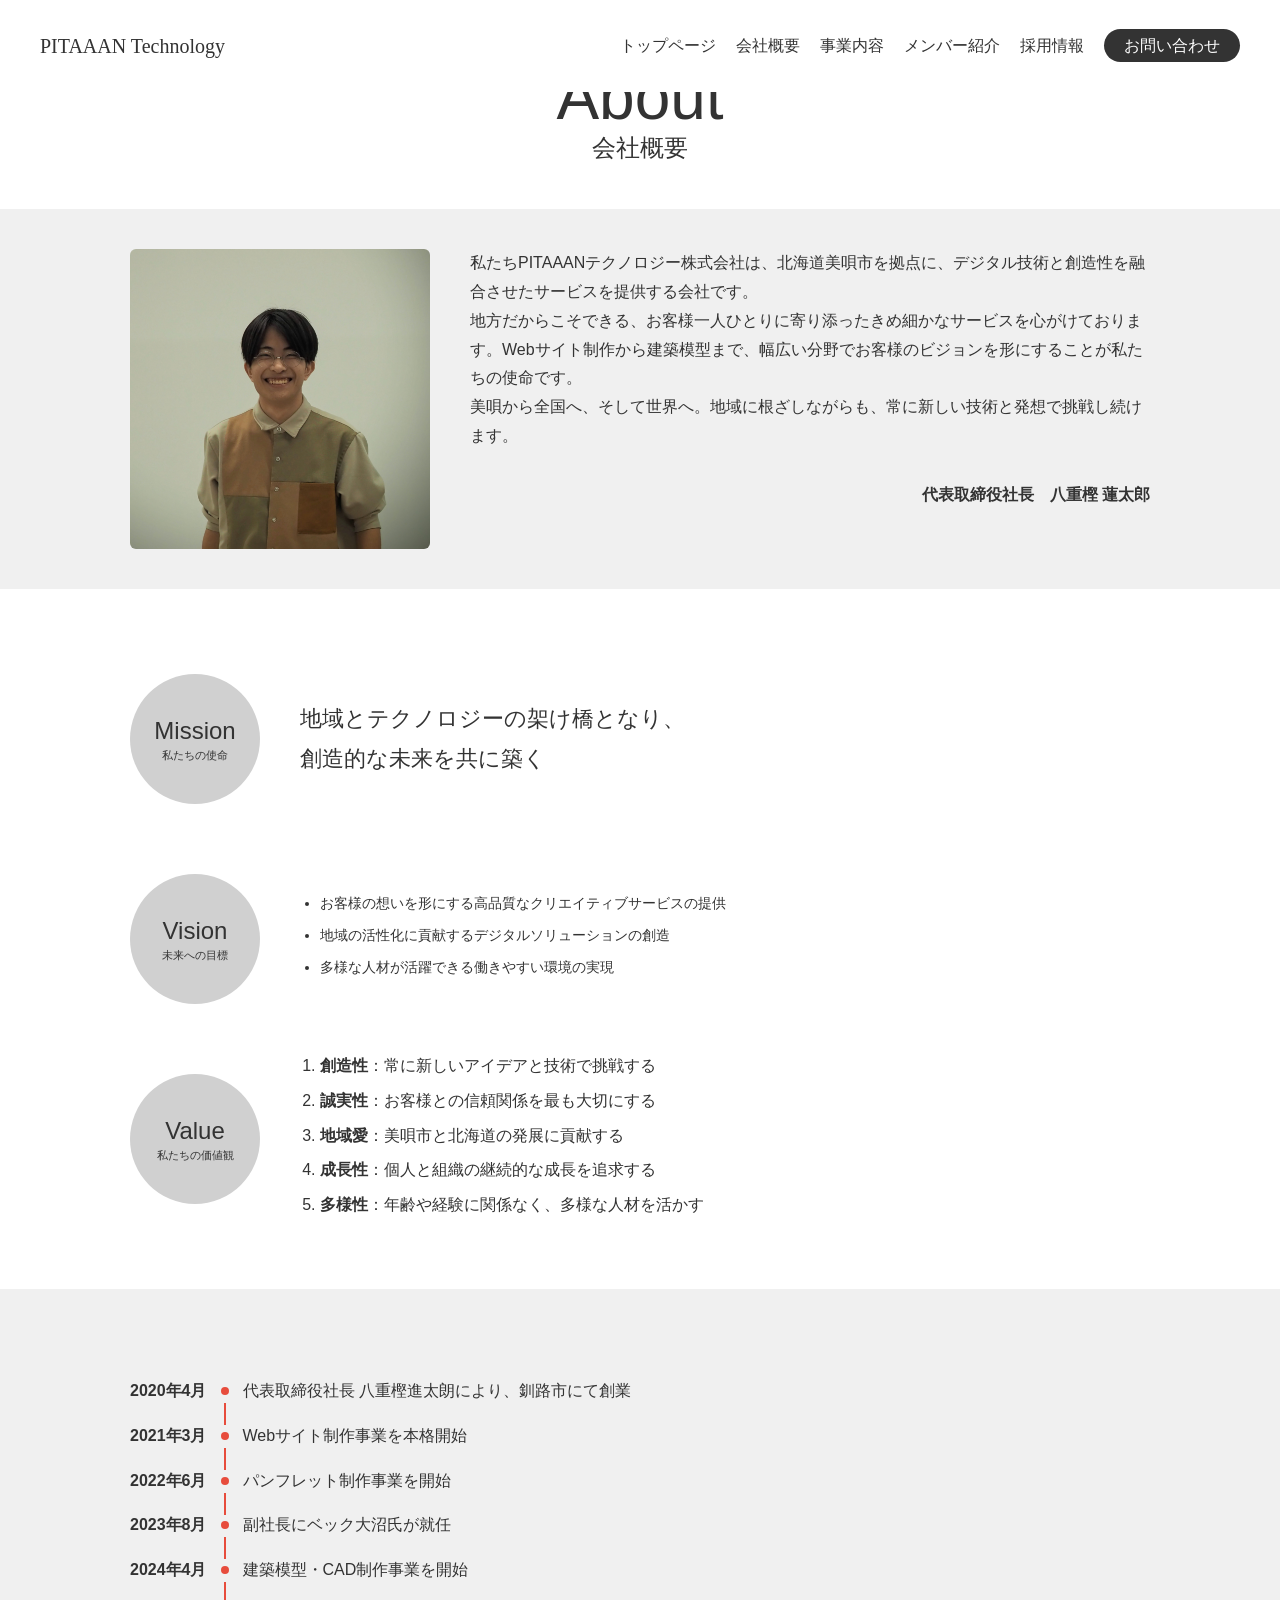
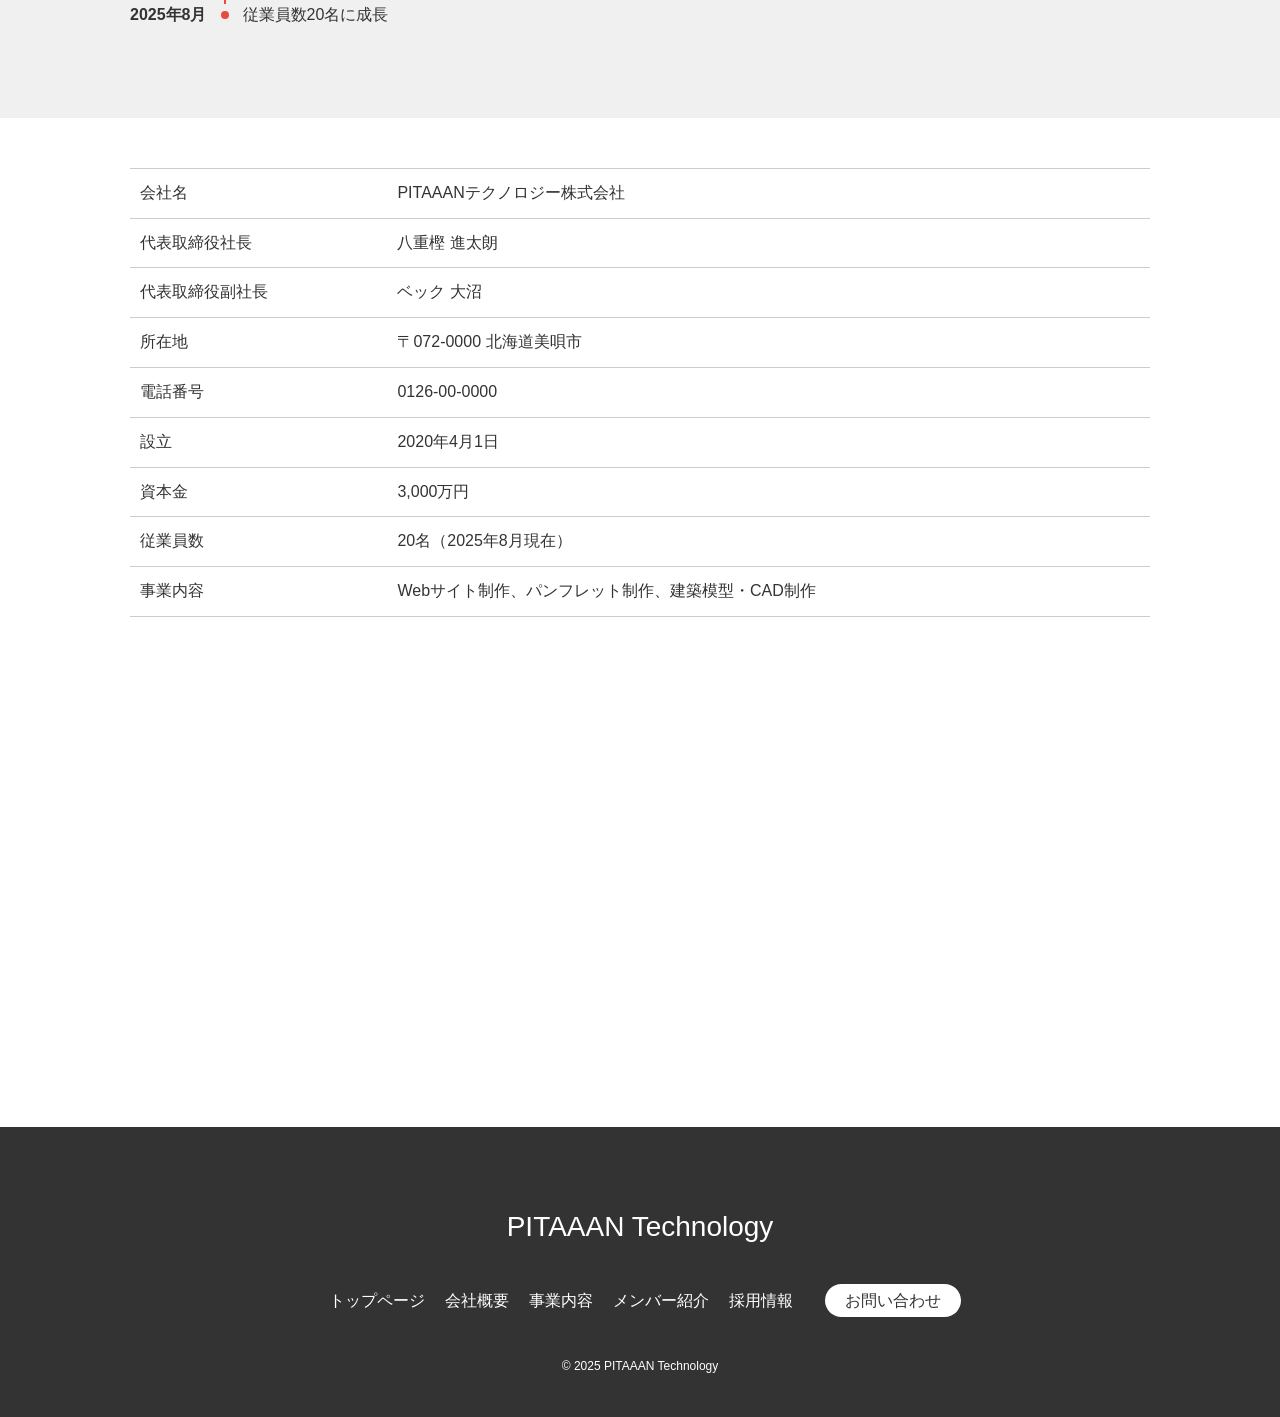
==== commit c1bd734b: "index.htmlにclass="company-info-inner"を追加。style.cssで各セクションを左右の余白を統一し左端に合わせる" ====
--- a/about/index.html
+++ b/about/index.html
@@ -1,26 +1,24 @@
-<!DOCTYPE html>
+<!doctype html>
 <html lang="ja">
-
   <head>
-    <meta charset="UTF-8">
-    <meta name="viewport" content="width=device-width, initial-scale=1.0">
+    <meta charset="UTF-8" />
+    <meta name="viewport" content="width=device-width, initial-scale=1.0" />
     <title>About - PITAAAN Technology</title>
 
     <!-- Hisashi -->
 
     <!-- リセットCSS（全体のリセット） -->
-    <link rel="stylesheet" href="../styles/reset.css">
+    <link rel="stylesheet" href="../styles/reset.css" />
 
     <!-- グローバルCSS（共通デザイン） -->
-    <link rel="stylesheet" href="../styles/global.css">
+    <link rel="stylesheet" href="../styles/global.css" />
 
-    <link rel="stylesheet" href="./style.css">
+    <link rel="stylesheet" href="./style.css" />
     <script src="/components/header/script.js" defer></script>
     <script src="/components/footer/script.js" defer></script>
   </head>
 
   <body>
-
     <header></header>
 
     <section class="about-container">
@@ -32,17 +30,21 @@
 
     <section class="intro">
       <div class="intro-body">
-      <img src="../images/exec1.jpg" alt="intro image" class="intro-img">
-      <div class="president-text">
-        <p>私たちPITAAANテクノロジー株式会社は、北海道美唄市を拠点に、デジタル技術と創造性を融合させたサービスを提供する会社です。</p>
-        <p>
-          地方だからこそできる、お客様一人ひとりに寄り添ったきめ細かなサービスを心がけております。Webサイト制作から建築模型まで、幅広い分野でお客様のビジョンを形にすることが私たちの使命です。
-        </p>
-        <p>美唄から全国へ、そして世界へ。地域に根ざしながらも、常に新しい技術と発想で挑戦し続けます。</p>
-        <div class="president-name">
-          <h3>代表取締役社長　八重樫 蓮太郎</h3>
+        <img src="../images/exec1.jpg" alt="intro image" class="intro-img" />
+        <div class="president-text">
+          <p>
+            私たちPITAAANテクノロジー株式会社は、北海道美唄市を拠点に、デジタル技術と創造性を融合させたサービスを提供する会社です。
+          </p>
+          <p>
+            地方だからこそできる、お客様一人ひとりに寄り添ったきめ細かなサービスを心がけております。Webサイト制作から建築模型まで、幅広い分野でお客様のビジョンを形にすることが私たちの使命です。
+          </p>
+          <p>
+            美唄から全国へ、そして世界へ。地域に根ざしながらも、常に新しい技術と発想で挑戦し続けます。
+          </p>
+          <div class="president-name">
+            <h3>代表取締役社長　八重樫 蓮太郎</h3>
+          </div>
         </div>
-      </div>
       </div>
     </section>
 
@@ -54,7 +56,7 @@
         </div>
         <div class="text-block">
           <p class="mission-text">
-            地域とテクノロジーの架け橋となり、<br>
+            地域とテクノロジーの架け橋となり、<br />
             創造的な未来を共に築く
           </p>
         </div>
@@ -91,79 +93,93 @@
 
     <section class="history">
       <ul>
-        <li><span class="date">2020年4月</span><span
-            class="separator"></span><span class="desc">代表取締役社長
-            八重樫進太朗により、釧路市にて創業</span></li>
-        <li><span class="date">2021年3月</span><span
-            class="separator"></span><span class="desc">Webサイト制作事業を本格開始</span>
+        <li>
+          <span class="date">2020年4月</span><span class="separator"></span
+          ><span class="desc"
+            >代表取締役社長 八重樫進太朗により、釧路市にて創業</span
+          >
         </li>
-        <li><span class="date">2022年6月</span><span
-            class="separator"></span><span class="desc">パンフレット制作事業を開始</span>
+        <li>
+          <span class="date">2021年3月</span><span class="separator"></span
+          ><span class="desc">Webサイト制作事業を本格開始</span>
         </li>
-        <li><span class="date">2023年8月</span><span
-            class="separator"></span><span class="desc">副社長にベック大沼氏が就任</span>
+        <li>
+          <span class="date">2022年6月</span><span class="separator"></span
+          ><span class="desc">パンフレット制作事業を開始</span>
         </li>
-        <li><span class="date">2024年4月</span><span
-            class="separator"></span><span class="desc">建築模型・CAD制作事業を開始</span>
+        <li>
+          <span class="date">2023年8月</span><span class="separator"></span
+          ><span class="desc">副社長にベック大沼氏が就任</span>
         </li>
-        <li><span class="date">2025年8月</span><span
-            class="separator"></span><span class="desc">従業員数20名に成長</span></li>
+        <li>
+          <span class="date">2024年4月</span><span class="separator"></span
+          ><span class="desc">建築模型・CAD制作事業を開始</span>
+        </li>
+        <li>
+          <span class="date">2025年8月</span><span class="separator"></span
+          ><span class="desc">従業員数20名に成長</span>
+        </li>
       </ul>
     </section>
 
     <section class="company-info">
-      <table>
-        <tr>
-          <th>会社名 </th>
-          <td>PITAAANテクノロジー株式会社 </td>
-        </tr>
-        <tr>
-          <th>代表取締役社長 </th>
-          <td>八重樫 進太朗 </td>
-        </tr>
-        <tr>
-          <th>代表取締役副社長</th>
-          <td>ベック 大沼 </td>
-        </tr>
-        <tr>
-          <th>所在地 </th>
-          <td>〒072-0000 北海道美唄市 </td>
-        </tr>
-        <tr>
-          <th>電話番号 </th>
-          <td>0126-00-0000 </td>
-        </tr>
-        <tr>
-          <th>設立 </th>
-          <td>2020年4月1日 </td>
-        </tr>
-        <tr>
-          <th>資本金 </th>
-          <td>3,000万円 </td>
-        </tr>
-        <tr>
-          <th>従業員数 </th>
-          <td>20名（2025年8月現在） </td>
-        </tr>
-        <tr>
-          <th>事業内容 </th>
-          <td>Webサイト制作、パンフレット制作、建築模型・CAD制作</td>
-        </tr>
-      </table>
+      <div class="company-info-inner">
+        <table>
+          <tr>
+            <th>会社名</th>
+            <td>PITAAANテクノロジー株式会社</td>
+          </tr>
+          <tr>
+            <th>代表取締役社長</th>
+            <td>八重樫 進太朗</td>
+          </tr>
+          <tr>
+            <th>代表取締役副社長</th>
+            <td>ベック 大沼</td>
+          </tr>
+          <tr>
+            <th>所在地</th>
+            <td>〒072-0000 北海道美唄市</td>
+          </tr>
+          <tr>
+            <th>電話番号</th>
+            <td>0126-00-0000</td>
+          </tr>
+          <tr>
+            <th>設立</th>
+            <td>2020年4月1日</td>
+          </tr>
+          <tr>
+            <th>資本金</th>
+            <td>3,000万円</td>
+          </tr>
+          <tr>
+            <th>従業員数</th>
+            <td>20名（2025年8月現在）</td>
+          </tr>
+          <tr>
+            <th>事業内容</th>
+            <td>Webサイト制作、パンフレット制作、建築模型・CAD制作</td>
+          </tr>
+        </table>
+      </div>
     </section>
 
     <section class="map-section">
       <!--                                                                                                                                                                              ↓5e0=地図 -->
       <iframe
         src="https://www.google.com/maps/embed?pb=!1m14!1m12!1m3!1d2506.265635700388!2d141.85813431961836!3d43.33089392806181!2m3!1f0!2f0!3f0!3m2!1i1024!2i768!4f13.1!5e0!3m2!1sja!2sjp!4v1759734931702!5m2!1sja!2sjp"
-        width="100%" height="450" style="border:0;" allowfullscreen=""
-        loading="lazy"> </iframe>
+        width="100%"
+        height="450"
+        style="border: 0"
+        allowfullscreen=""
+        loading="lazy"
+      >
+      </iframe>
       <!--        <iframe src="https://www.google.com/maps/embed?pb=!1m14!1m12!1m3!1d2506.265635700388!2d141.85813431961836!3d43.33089392806181!2m3!1f0!2f0!3f0!3m2!1i1024!2i768!4f13.1!5e1!3m2!1sja!2sjp!4v1759734931702!5m2!1sja!2sjp" width="100%" height="450" style="border:0;" allowfullscreen="" loading="lazy"> </iframe> -->
       <!--                                                                                                                                                                              ↑5e1=航空写真 -->
     </section>
 
     <footer></footer>
-
   </body>
-
 </html>
--- a/about/style.css
+++ b/about/style.css
@@ -1,3 +1,8 @@
+:root {
+  --content-padding: 40px;
+  --content-width: 1100px;
+}
+
 body {
   font-family: Arial, sans-serif;
   line-height: 1.8;
@@ -6,6 +11,32 @@
   padding: 0;
 }
 
+/* =========================
+   共通コンテンツ幅（PC）
+   ========================= */
+.intro,
+.theme,
+.history,
+.company-info {
+  max-width: 100%;
+  padding-left: 0;
+  padding-right: 0;
+}
+
+.theme .mission,
+.theme .vision,
+.theme .value,
+.history ul,
+.company-info table {
+  max-width: var(--content-width);
+  margin-left: auto;
+  margin-right: auto;
+  padding-left: var(--content-padding);
+  padding-right: var(--content-padding);
+  box-sizing: border-box;
+}
+/* =============================== */
+
 .about-container {
   padding: 40px 0;
 }
@@ -27,49 +58,51 @@
 }
 
 .intro {
-  align-items : center;
-  display: flex;
-  flex-direction: column;
   background-color: #f0f0f0;
-}
-.intro-body{
+  padding-left: var(--content-padding);
+  padding-right: var(--content-padding);
+}
+.intro-body {
+  max-width: var(--content-width);
+  margin: auto;
   display: flex;
   align-items: flex-start;
+  padding: 40px var(--content-padding);
 }
 
 .intro-img {
   width: 300px;
   height: auto;
-  padding: 30px;
   border-radius: 6px;
+  margin-right: 40px;
 }
 
 .president-text {
   flex: 1;
-  margin-top: 30px;
-  min-width: 200px;
-  max-width: 512px;
+  max-width: none;
 }
 
 .president-name {
   text-align: right;
   margin-top: 30px;
+  font-weight: bold;
 }
 
 .theme {
-  display: flex;
-  flex-direction: column;
-  align-items : center;
-  padding: 40px;
+  padding-top: var(--content-padding);
+  padding-bottom: var(--content-padding);
 }
 
 .mission,
 .vision,
 .value {
-  width: 610px;
-  display : flex;
-  align-items : center;
+  height: 180px;
+  max-width: 100%;
+  display: flex;
+  align-items: center;
   margin: 20px 0;
+  padding-left: var(--content-padding);
+  box-sizing: border-box;
 }
 
 /* 円の表示 */
@@ -77,7 +110,7 @@
   width: 130px;
   height: 130px;
   margin-right: 40px;
-  background: #D0D0D0;
+  background: #d0d0d0;
   border-radius: 50%;
   display: flex;
   flex-direction: column;
@@ -109,9 +142,9 @@
   font-size: 1.4em;
 }
 
-.vision-text{
+.vision-text {
   margin: 0;
-  list-style-type: disc;    /* ● を有効化 */
+  list-style-type: disc; /* ● を有効化 */
   list-style-position: outside;
   padding-left: 20px;
   font-size: 0.9em;
@@ -119,9 +152,9 @@
 
 .value-text {
   margin: 0;
-  list-style-type: decimal;    /* 1. 2. 3. を有効化 */
+  list-style-type: decimal; /* 1. 2. 3. を有効化 */
   list-style-position: outside;
-  padding-left : 20px;
+  padding-left: 20px;
   font-size: 1em;
 }
 
@@ -137,17 +170,16 @@
 
 /* history レイアウト */
 .history {
-  align-items: center;
-  display: flex;
-  flex-direction: column;
-  background-color: #F0F0F0;
-  height: 400px;
+  background-color: #f0f0f0;
   padding-top: 80px;
+  padding-bottom: 80px;
 }
 
 .history ul {
-  list-style: none;
-  margin-left: 20px;
+  width: 100%;
+  padding-left: var(--content-padding);
+  padding-right: var(--content-padding);
+  box-sizing: border-box;
 }
 
 .history li {
@@ -161,7 +193,7 @@
 /* ●（丸マーク） */
 .history .separator {
   position: relative;
-  width: 16px;  /* 行間調整のための横幅 */
+  width: 16px; /* 行間調整のための横幅 */
   height: 16px;
   display: inline-block;
 }
@@ -169,7 +201,7 @@
 .history .separator::before {
   content: "";
   position: absolute;
-  top: 10px;  /* 丸の上下位置 */
+  top: 10px; /* 丸の上下位置 */
   left: 50%;
   width: 8px;
   height: 8px;
@@ -180,13 +212,12 @@
 
 /* ●の下に縦棒（最終行は付けない） */
 .history li:not(:last-child) .separator::after {
-  /* :not(:last-child)で最終行には付加しない */
   content: "";
   position: absolute;
-  top: 26px;                 /* ●の(12pxで)すぐ下+14px=26pxから開始 */
+  top: 26px; /* ●の(12pxで)すぐ下+14px=26pxから開始 */
   left: 50%;
-  width: 2px;                /* 縦棒の太さ */
-  height: calc(100% + 6px);  /* 行間を調整可能 */
+  width: 2px; /* 縦棒の太さ */
+  height: calc(100% + 6px); /* 行間を調整可能 */
   background: #e74c3c;
   transform: translateX(-50%);
 }
@@ -203,25 +234,30 @@
 
 /* 会社情報 */
 .company-info {
-  margin-top: 100px;
-  margin-bottom: 100px;
-  align-items: center;
-  display: flex;
-  flex-direction: column;
+  padding-left: var(--content-padding);
+  padding-right: var(--content-padding);
+  box-sizing: border-box;
+}
+
+.company-info-inner {
+  max-width: var(--content-width);
+  margin-left: auto;
+  margin-right: auto;
+  padding-left: var(--content-padding);
+  padding-right: var(--content-padding);
+  box-sizing: border-box;
 }
 
 .company-info table {
-  width: 90%;
-  margin: 50px;
+  width: 100%;
+  margin: 50px 0;
   border-collapse: collapse;
 }
 
 .company-info th,
 .company-info td {
-  border-top: 1px solid #ccc;
-  /* 行の区切り線として水平線 */
-  border-bottom: 1px solid #ccc;
-  /* 行の区切り線として水平線 */
+  border-top: 1px solid #ccc; /* 行の区切り線として水平線 */
+  border-bottom: 1px solid #ccc; /* 行の区切り線として水平線 */
   padding: 10px;
   text-align: left;
 }
@@ -230,15 +266,14 @@
    スマートフォン対応
    ========================= */
 @media screen and (max-width: 768px) {
-
   /* ===== 共通 ===== */
   body {
     line-height: 1.6;
   }
 
   section {
-    padding-left: 16px;
-    padding-right: 16px;
+    padding-left: 0;
+    padding-right: 0;
   }
 
   /* ===== About ===== */
@@ -251,6 +286,17 @@
     font-size: 14pt;
   }
 
+  .intro-body,
+  .theme .mission,
+  .theme .vision,
+  .theme .value,
+  .history ul,
+  .company-info table {
+    padding-left: 16px;
+    padding-right: 16px;
+    height: auto;
+  }
+
   /* ===== Intro ===== */
   .intro-body {
     flex-direction: column;
@@ -269,7 +315,7 @@
   }
 
   .president-name {
-    text-align: left;
+    text-align: right;
   }
 
   /* ===== Mission / Vision / Value ===== */
@@ -296,14 +342,14 @@
   .text-block {
     width: 100%;
   }
-/* ====================================
+  /* ====================================
    Mission / Vision / Value のリスト修正
    ==================================== */
 
-/* 共通 */
+  /* 共通 */
 
   .mission-text {
-    text-align: center;  /* 中央寄せ */
+    text-align: left;
     font-size: 1.1em;
   }
 
@@ -313,22 +359,21 @@
 
   .vision-text,
   .value-text {
-    list-style-position: outside;  /* マーカーを内側に */
-    margin: 0 auto;                /* 中央配置 */
-    padding-left: 1.4em;           /* 行頭を揃えるための余白 */
-    text-align: left;              /* テキスト中央寄せ */
-    display: inline-block;         /* 中央寄せのため */
+    list-style-position: outside;
+    margin: 0 auto;
+    padding-left: var(content-padding);
+    text-align: left;
     font-size: 0.95em;
   }
 
   /* Vision（・） */
   .vision-text {
-    list-style-type: disc;  /* ● を表示 */
+    list-style-type: disc; /* ● を表示 */
   }
 
   /* Value（番号） */
   .value-text {
-    list-style-type: decimal;  /* 1. 2. 3. を表示 */
+    list-style-type: decimal; /* 1. 2. 3. を表示 */
   }
 
   /* li の微調整 */
@@ -362,6 +407,14 @@
   /* ===== Company Info（テーブルを縦並び化） ===== */
   .company-info {
     margin: 40px 0;
+    padding-left: 0;
+    padding-right: 0;
+  }
+
+  .company-info-inner {
+    margin: 0;
+    padding-left: 16px;
+    padding-right: 16px;
   }
 
   .company-info table,
@@ -369,13 +422,11 @@
   .company-info tr,
   .company-info th,
   .company-info td {
-  /*    display: block; */ /* 縦並び化 */
     width: 100%;
   }
 
   .company-info table {
     width: 100%;
-    margin: 0;
   }
 
   .company-info th,
@@ -387,7 +438,7 @@
   }
 
   .company-info th {
-    white-space: nowrap;  /* 見出しを1行に */
+    white-space: nowrap; /* 見出しを1行に */
     width: 35%;
   }
 
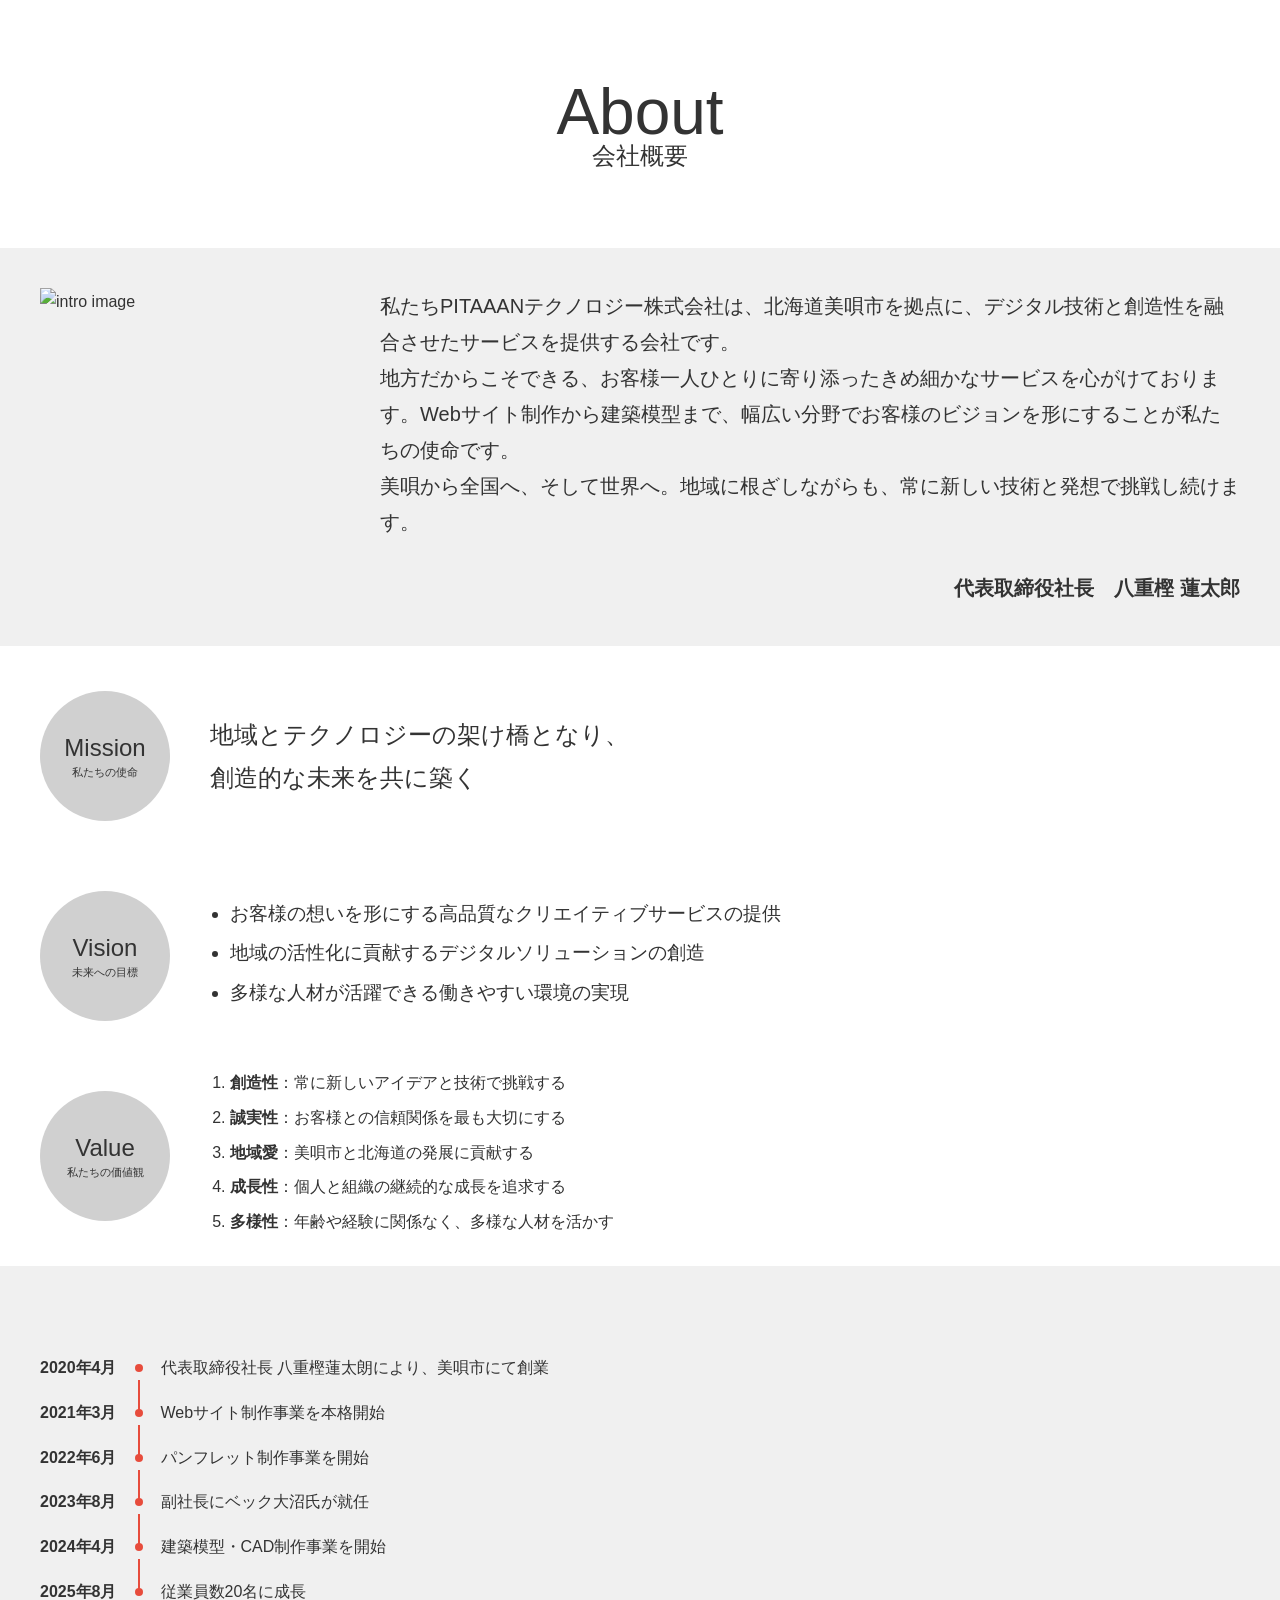
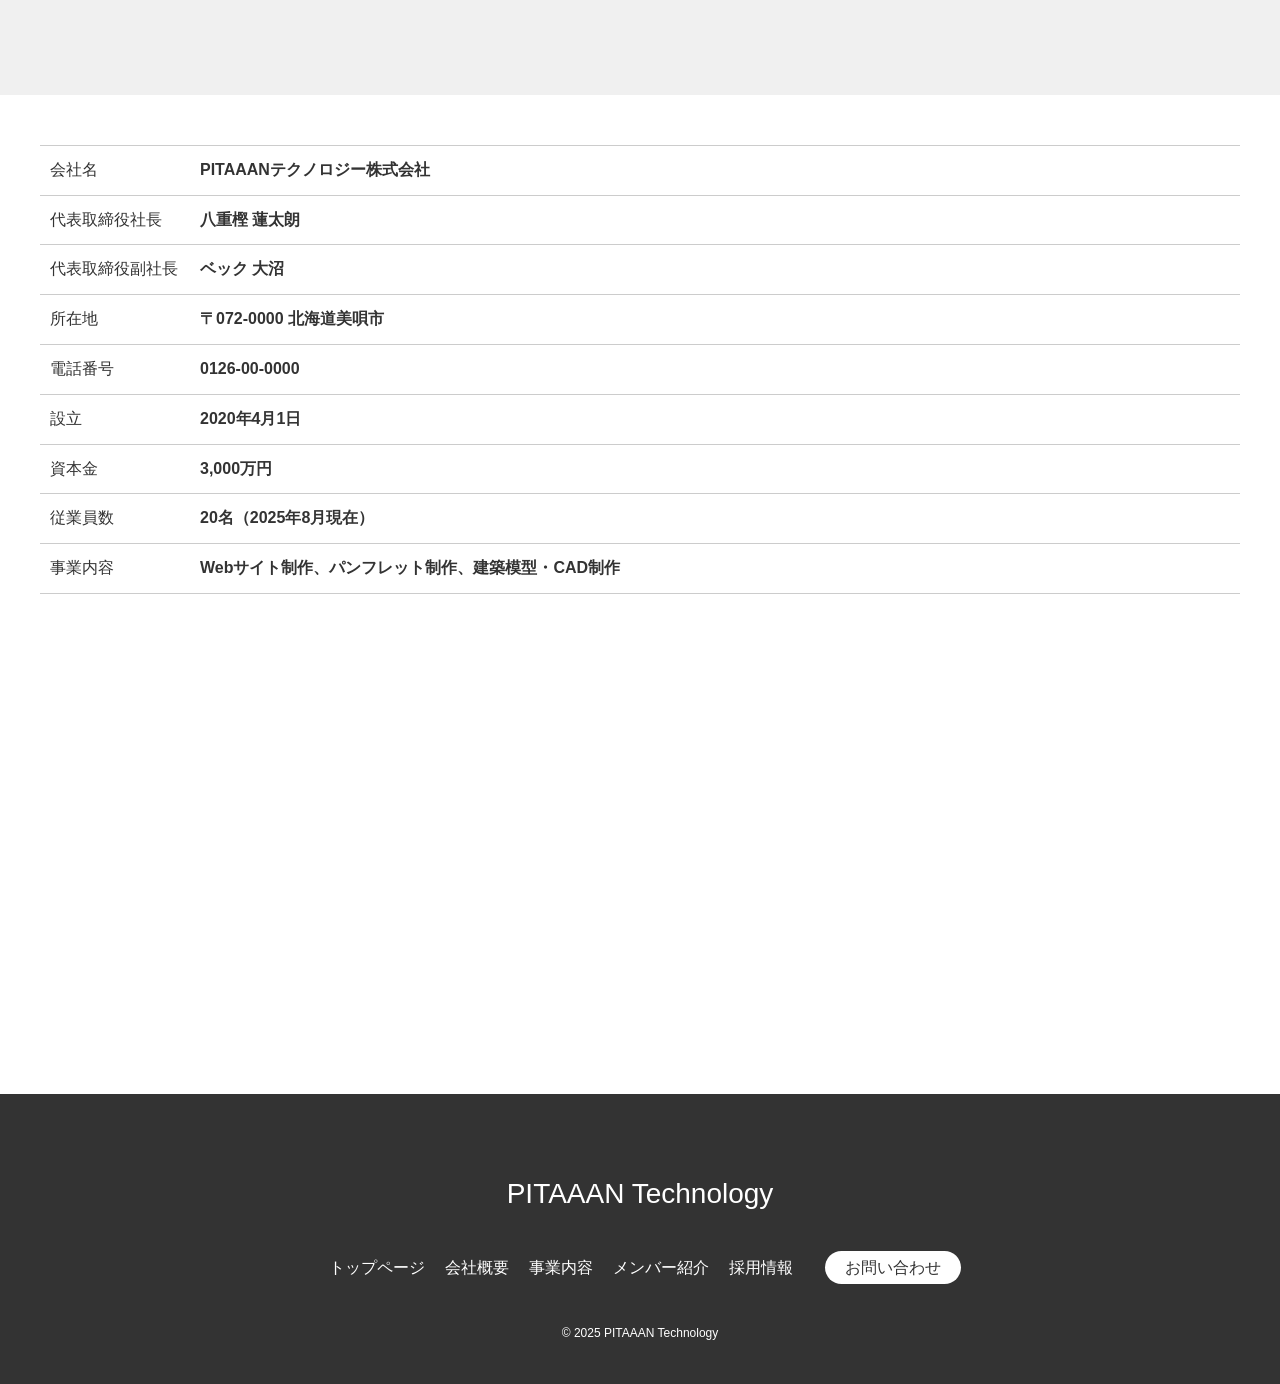
==== commit 8a98899a: "style.css - 各セクションの余白/フォントサイズ/フォントウェイト/各所の幅を修正 : index.html - 文言の修正" ====
--- a/about/index.html
+++ b/about/index.html
@@ -96,7 +96,7 @@
         <li>
           <span class="date">2020年4月</span><span class="separator"></span
           ><span class="desc"
-            >代表取締役社長 八重樫進太朗により、釧路市にて創業</span
+            >代表取締役社長 八重樫蓮太朗により、美唄市にて創業</span
           >
         </li>
         <li>
@@ -131,7 +131,7 @@
           </tr>
           <tr>
             <th>代表取締役社長</th>
-            <td>八重樫 進太朗</td>
+            <td>八重樫 蓮太朗</td>
           </tr>
           <tr>
             <th>代表取締役副社長</th>
--- a/about/style.css
+++ b/about/style.css
@@ -1,6 +1,6 @@
 :root {
   --content-padding: 40px;
-  --content-width: 1100px;
+  --content-width: 1200px;
 }
 
 body {
@@ -31,14 +31,12 @@
   max-width: var(--content-width);
   margin-left: auto;
   margin-right: auto;
-  padding-left: var(--content-padding);
-  padding-right: var(--content-padding);
   box-sizing: border-box;
 }
 /* =============================== */
 
 .about-container {
-  padding: 40px 0;
+  padding: 80px 0;
 }
 
 .about {
@@ -48,13 +46,13 @@
 }
 
 .about-text-eng {
-  font-size: 48pt;
-  height: 76px;
+  font-size: 64px;
+  line-height: 1;
 }
 
 .about-text-jpn {
-  margin-top: 10px;
-  font-size: 18pt;
+  font-size: 24px;
+  line-height: 1;
 }
 
 .intro {
@@ -67,19 +65,20 @@
   margin: auto;
   display: flex;
   align-items: flex-start;
-  padding: 40px var(--content-padding);
+  padding-top: var(--content-padding);
+  padding-bottom: var(--content-padding);
 }
 
 .intro-img {
   width: 300px;
-  height: auto;
-  border-radius: 6px;
-  margin-right: 40px;
+  height: 300px;
 }
 
 .president-text {
+  font-size: 20px;
   flex: 1;
   max-width: none;
+  padding-left: 40px;
 }
 
 .president-name {
@@ -89,8 +88,7 @@
 }
 
 .theme {
-  padding-top: var(--content-padding);
-  padding-bottom: var(--content-padding);
+  padding: 0 var(--content-padding);
 }
 
 .mission,
@@ -101,7 +99,7 @@
   display: flex;
   align-items: center;
   margin: 20px 0;
-  padding-left: var(--content-padding);
+  padding: 0;
   box-sizing: border-box;
 }
 
@@ -139,7 +137,7 @@
 /* テーマの各テキスト */
 .mission-text {
   margin: 0;
-  font-size: 1.4em;
+  font-size: 18pt;
 }
 
 .vision-text {
@@ -147,7 +145,7 @@
   list-style-type: disc; /* ● を有効化 */
   list-style-position: outside;
   padding-left: 20px;
-  font-size: 0.9em;
+  font-size: 14pt;
 }
 
 .value-text {
@@ -155,7 +153,7 @@
   list-style-type: decimal; /* 1. 2. 3. を有効化 */
   list-style-position: outside;
   padding-left: 20px;
-  font-size: 1em;
+  font-size: 12pt;
 }
 
 /* ===== Value-text 内の <b> を有効化 ===== */
@@ -171,14 +169,14 @@
 /* history レイアウト */
 .history {
   background-color: #f0f0f0;
+  padding-left: var(--content-padding);
+  padding-right: var(--content-padding);
   padding-top: 80px;
   padding-bottom: 80px;
 }
 
 .history ul {
   width: 100%;
-  padding-left: var(--content-padding);
-  padding-right: var(--content-padding);
   box-sizing: border-box;
 }
 
@@ -196,6 +194,7 @@
   width: 16px; /* 行間調整のための横幅 */
   height: 16px;
   display: inline-block;
+  padding: 12px 12px;
 }
 
 .history .separator::before {
@@ -234,17 +233,15 @@
 
 /* 会社情報 */
 .company-info {
+  box-sizing: border-box;
   padding-left: var(--content-padding);
   padding-right: var(--content-padding);
-  box-sizing: border-box;
 }
 
 .company-info-inner {
   max-width: var(--content-width);
   margin-left: auto;
   margin-right: auto;
-  padding-left: var(--content-padding);
-  padding-right: var(--content-padding);
   box-sizing: border-box;
 }
 
@@ -254,6 +251,13 @@
   border-collapse: collapse;
 }
 
+.company-info th {
+  width: 150px;
+}
+
+.company-info td {
+  font-weight: bold;
+}
 .company-info th,
 .company-info td {
   border-top: 1px solid #ccc; /* 行の区切り線として水平線 */
@@ -262,192 +266,6 @@
   text-align: left;
 }
 
-/* =========================
-   スマートフォン対応
-   ========================= */
-@media screen and (max-width: 768px) {
-  /* ===== 共通 ===== */
-  body {
-    line-height: 1.6;
-  }
-
-  section {
-    padding-left: 0;
-    padding-right: 0;
-  }
-
-  /* ===== About ===== */
-  .about-text-eng {
-    font-size: clamp(32px, 8vw, 40px);
-    height: auto;
-  }
-
-  .about-text-jpn {
-    font-size: 14pt;
-  }
-
-  .intro-body,
-  .theme .mission,
-  .theme .vision,
-  .theme .value,
-  .history ul,
-  .company-info table {
-    padding-left: 16px;
-    padding-right: 16px;
-    height: auto;
-  }
-
-  /* ===== Intro ===== */
-  .intro-body {
-    flex-direction: column;
-    align-items: center;
-  }
-
-  .intro-img {
-    width: 100%;
-    max-width: 280px;
-    padding: 20px 0;
-  }
-
-  .president-text {
-    margin-top: 10px;
-    max-width: 100%;
-  }
-
-  .president-name {
-    text-align: right;
-  }
-
-  /* ===== Mission / Vision / Value ===== */
-  .theme {
-    padding: 20px 0;
-  }
-
-  .mission,
-  .vision,
-  .value {
-    width: 100%;
-    flex-direction: column;
-    align-items: center;
-    text-align: center;
-  }
-
-  .circle {
-    margin-right: 0;
-    margin-bottom: 16px;
-    width: 110px;
-    height: 110px;
-  }
-
-  .text-block {
-    width: 100%;
-  }
-  /* ====================================
-   Mission / Vision / Value のリスト修正
-   ==================================== */
-
-  /* 共通 */
-
-  .mission-text {
-    text-align: left;
-    font-size: 1.1em;
-  }
-
-  .mission-text br {
-    display: none; /* スマートフォン対応時 <br> を無効化 */
-  }
-
-  .vision-text,
-  .value-text {
-    list-style-position: outside;
-    margin: 0 auto;
-    padding-left: var(content-padding);
-    text-align: left;
-    font-size: 0.95em;
-  }
-
-  /* Vision（・） */
-  .vision-text {
-    list-style-type: disc; /* ● を表示 */
-  }
-
-  /* Value（番号） */
-  .value-text {
-    list-style-type: decimal; /* 1. 2. 3. を表示 */
-  }
-
-  /* li の微調整 */
-  .vision-text li,
-  .value-text li {
-    margin-bottom: 8px;
-  }
-
-  /* ===== History ===== */
-  .history {
-    height: auto;
-    padding: 40px 0;
-  }
-
-  .history ul {
-    margin-left: 0;
-  }
-
-  .history li {
-    gap: 6px;
-  }
-
-  .history .date {
-    font-size: 0.9em;
-  }
-
-  .history .desc {
-    font-size: 0.95em;
-  }
-
-  /* ===== Company Info（テーブルを縦並び化） ===== */
-  .company-info {
-    margin: 40px 0;
-    padding-left: 0;
-    padding-right: 0;
-  }
-
-  .company-info-inner {
-    margin: 0;
-    padding-left: 16px;
-    padding-right: 16px;
-  }
-
-  .company-info table,
-  .company-info tbody,
-  .company-info tr,
-  .company-info th,
-  .company-info td {
-    width: 100%;
-  }
-
-  .company-info table {
-    width: 100%;
-  }
-
-  .company-info th,
-  .company-info td {
-    display: table-cell; /* 横並びに戻す */
-    padding: 8px 6px;
-    font-size: 0.9em;
-    vertical-align: top;
-  }
-
-  .company-info th {
-    white-space: nowrap; /* 見出しを1行に */
-    width: 35%;
-  }
-
-  .company-info td {
-    width: 65%;
-  }
-
-  /* ===== Google Map ===== */
-  .map-section iframe {
-    height: 300px;
-  }
-}
+.map-section iframe {
+  display: block;
+}
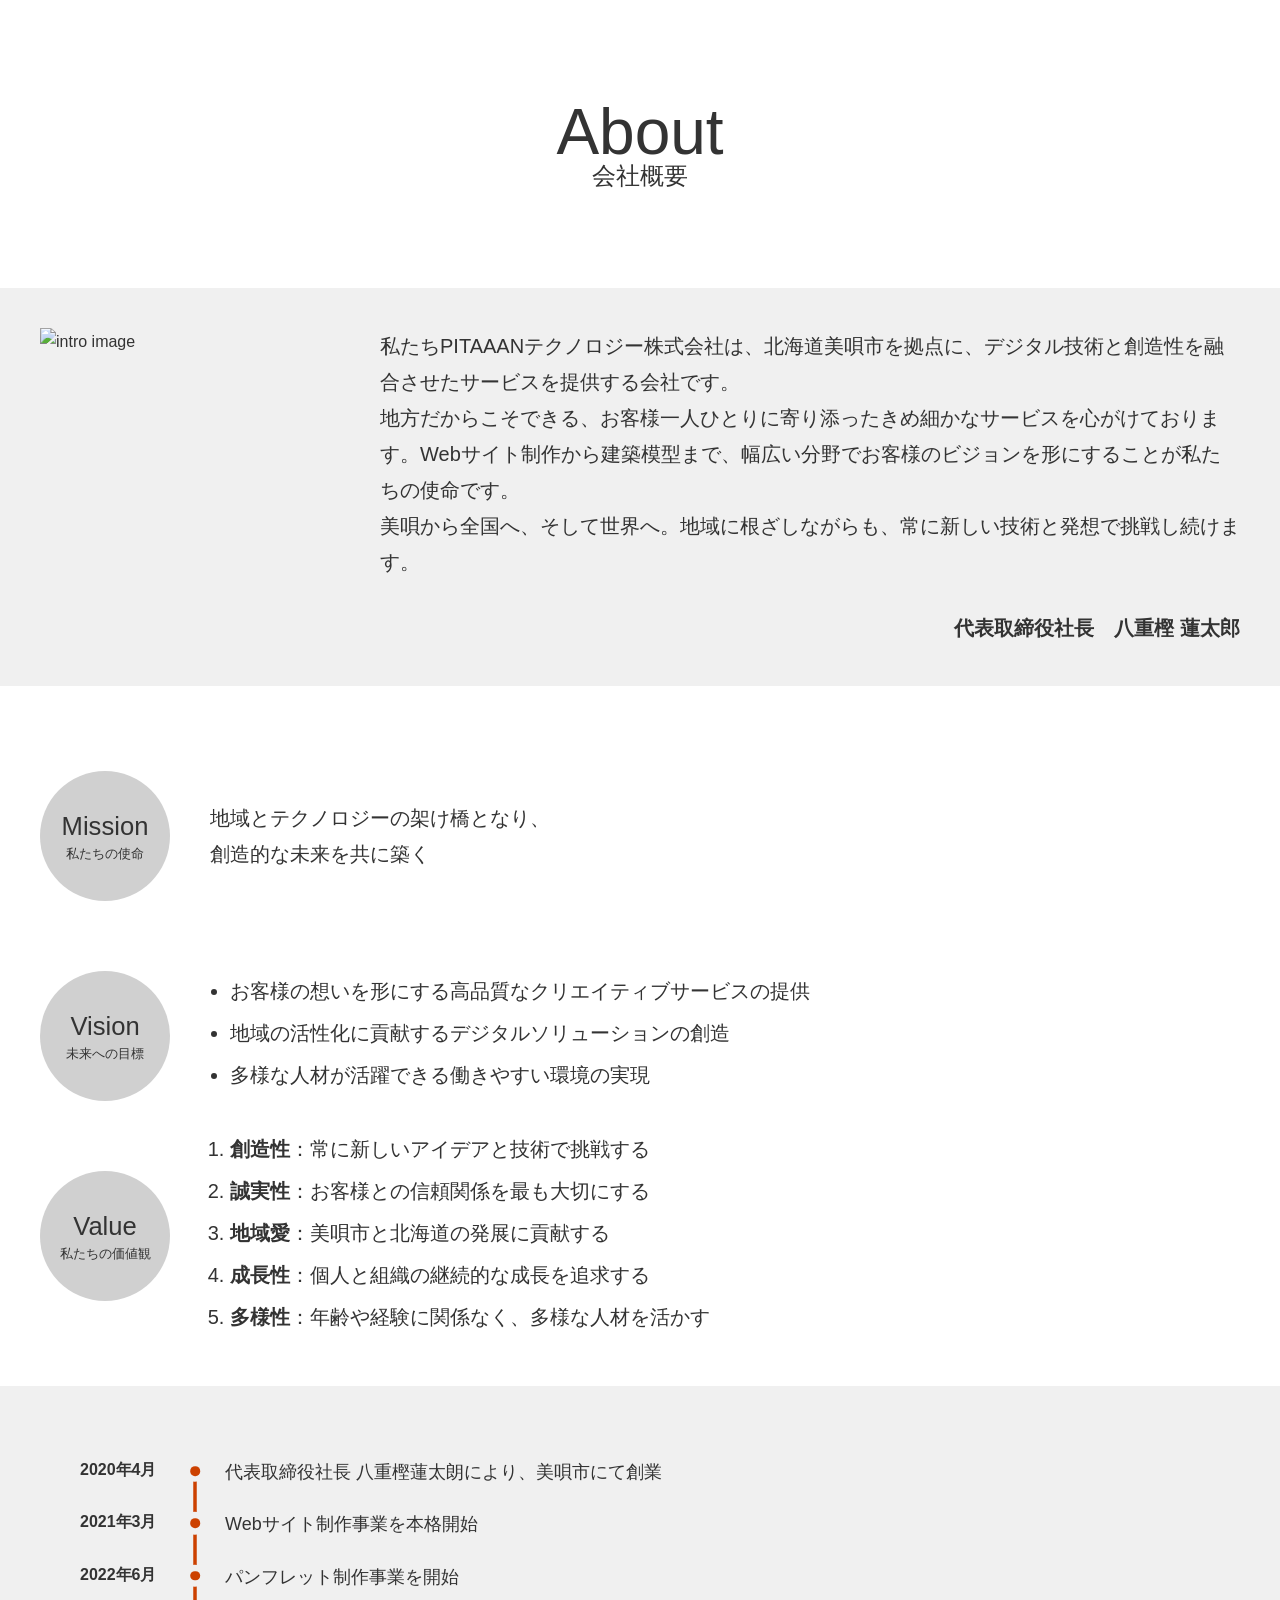
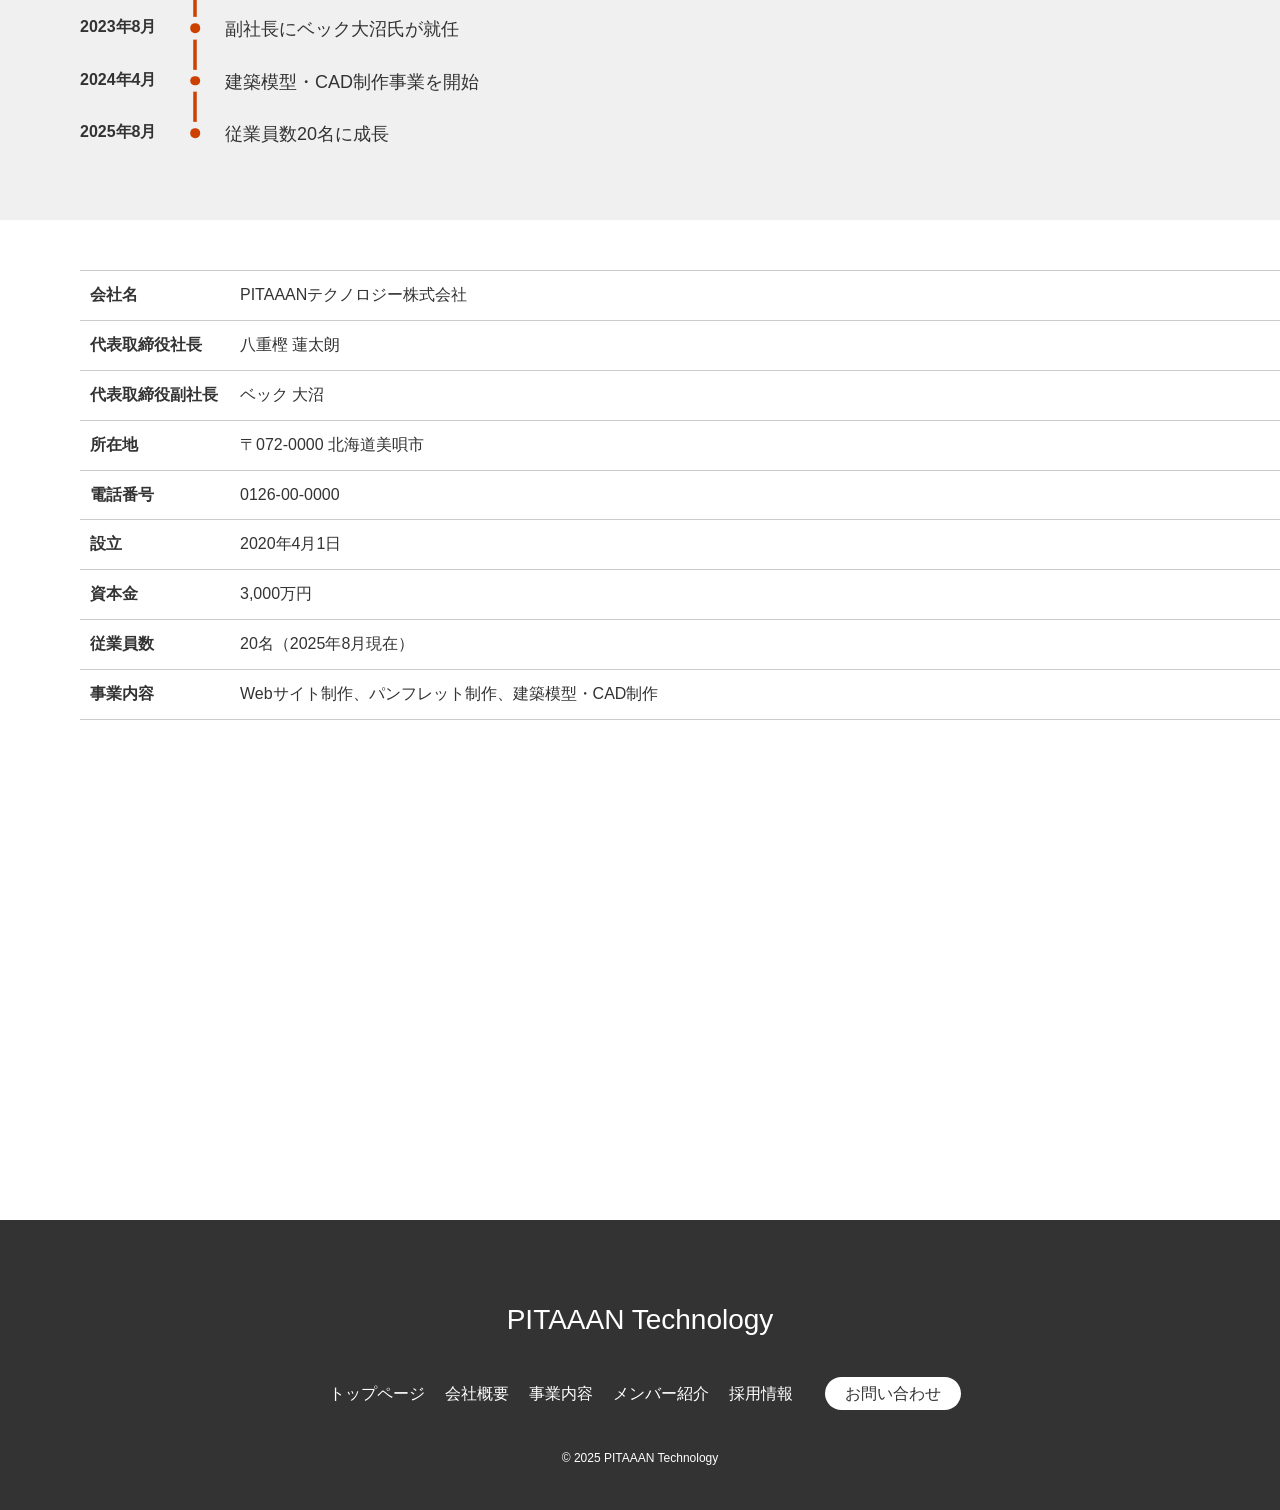
==== commit d9f0d0f7: "fix/about: 38-about_timeline_fix_and_more" ====
--- a/about/index.html
+++ b/about/index.html
@@ -30,7 +30,7 @@
 
     <section class="intro">
       <div class="intro-body">
-        <img src="../images/exec1.jpg" alt="intro image" class="intro-img" />
+        <img src="../images/exec0.jpg" alt="intro image" class="intro-img" />
         <div class="president-text">
           <p>
             私たちPITAAANテクノロジー株式会社は、北海道美唄市を拠点に、デジタル技術と創造性を融合させたサービスを提供する会社です。
@@ -92,7 +92,7 @@
     </section>
 
     <section class="history">
-      <ul>
+      <ul class="timeline">
         <li>
           <span class="date">2020年4月</span><span class="separator"></span
           ><span class="desc"
--- a/about/style.css
+++ b/about/style.css
@@ -26,17 +26,18 @@
 .theme .mission,
 .theme .vision,
 .theme .value,
-.history ul,
 .company-info table {
   max-width: var(--content-width);
   margin-left: auto;
   margin-right: auto;
   box-sizing: border-box;
 }
-/* =============================== */
-
+
+/* ================
+   Caption
+   ================ */
 .about-container {
-  padding: 80px 0;
+  padding: 100px 0;
 }
 
 .about {
@@ -55,11 +56,15 @@
   line-height: 1;
 }
 
+/* ===============
+   Greeting
+   =============== */
 .intro {
   background-color: #f0f0f0;
   padding-left: var(--content-padding);
   padding-right: var(--content-padding);
 }
+
 .intro-body {
   max-width: var(--content-width);
   margin: auto;
@@ -87,8 +92,11 @@
   font-weight: bold;
 }
 
+/* ===============
+   テーマ
+   =============== */
 .theme {
-  padding: 0 var(--content-padding);
+  padding: var(--content-padding);
 }
 
 .mission,
@@ -120,12 +128,12 @@
 
 /* 円内テキスト */
 .circle-text-eng {
-  font-size: 1.5em;
+  font-size: 1.6em;
   line-height: 1.4em;
 }
 
 .circle-text-jpn {
-  font-size: 0.7em;
+  font-size: 0.8em;
   line-height: 1.4em;
 }
 
@@ -137,7 +145,7 @@
 /* テーマの各テキスト */
 .mission-text {
   margin: 0;
-  font-size: 18pt;
+  font-size: 20px;
 }
 
 .vision-text {
@@ -145,7 +153,7 @@
   list-style-type: disc; /* ● を有効化 */
   list-style-position: outside;
   padding-left: 20px;
-  font-size: 14pt;
+  font-size: 20px;
 }
 
 .value-text {
@@ -153,7 +161,7 @@
   list-style-type: decimal; /* 1. 2. 3. を有効化 */
   list-style-position: outside;
   padding-left: 20px;
-  font-size: 12pt;
+  font-size: 20px;
 }
 
 /* ===== Value-text 内の <b> を有効化 ===== */
@@ -166,59 +174,121 @@
   margin-bottom: 6px;
 }
 
-/* history レイアウト */
+/* ==================
+   history レイアウト
+   ================== */
 .history {
   background-color: #f0f0f0;
-  padding-left: var(--content-padding);
-  padding-right: var(--content-padding);
-  padding-top: 80px;
-  padding-bottom: 80px;
+  padding: 60px var(--content-padding);
 }
 
 .history ul {
-  width: 100%;
+  position: relative;
+  list-style: none;
+  max-width: var(--content-width);
+  margin-left: var(--content-padding);
+  margin-right: 0;
   box-sizing: border-box;
 }
 
 .history li {
   position: relative;
   display: flex;
-  align-items: flex-start;
-  gap: 10px;
-  padding: 8px 0;
-}
-
-/* ●（丸マーク） */
-.history .separator {
+  justify-content: space-between;
+  padding: 10px 0;
+}
+
+.timeline {
+  list-style: none;
+  padding: 0;
+  margin: 0 auto;
+  max-width: var(--content-width);
   position: relative;
-  width: 16px; /* 行間調整のための横幅 */
-  height: 16px;
-  display: inline-block;
-  padding: 12px 12px;
-}
-
-.history .separator::before {
+}
+
+/* 各行*/
+/* 行の定義 */
+.timeline li {
+  display: grid;
+  grid-template-columns: 100px 30px 1fr;
+  align-items: start;
+  position: relative;
+}
+
+/* 年月 */
+.timeline .date {
+  font-weight: bold;
+  grid-column: 1;
+  white-space: nowrap;
+}
+
+/* ====================
+   縦線（各行に描画）
+   ==================== */
+/* セパレータ列 */
+.timeline .separator {
+  position: relative;
+}
+
+/* 縦線( li基準 ) */
+.timeline li::before {
   content: "";
   position: absolute;
-  top: 10px; /* 丸の上下位置 */
-  left: 50%;
-  width: 8px;
-  height: 8px;
-  background: #e74c3c;
-  border-radius: 50%;
+  left: calc(100px + 15px);
+  top: -30px;
+  bottom: -30px;
+  width: 3px;
+  background: #cc4100;
   transform: translateX(-50%);
-}
-
-/* ●の下に縦棒（最終行は付けない） */
-.history li:not(:last-child) .separator::after {
+  z-index: 1;
+}
+
+/* 先頭行 : 上半分だけ消す */
+.timeline li:first-child::before {
+  top: 50%;
+}
+
+/* 最終行 : 下半分だけ消す */
+.timeline li:last-child::before {
+  bottom: 50%;
+}
+
+/* ====================
+   二重丸
+   ==================== */
+/* 大きい丸(白抜き) */
+.timeline .separator::before {
   content: "";
   position: absolute;
-  top: 26px; /* ●の(12pxで)すぐ下+14px=26pxから開始 */
-  left: 50%;
-  width: 2px; /* 縦棒の太さ */
-  height: calc(100% + 6px); /* 行間を調整可能 */
-  background: #e74c3c;
-  transform: translateX(-50%);
+  left: 15px;
+  top: 15px;
+  width: 1.4em;
+  height: 1.4em;
+  background: #f0f0f0;
+  border: 0.3em solid #f0f0f0;
+  border-radius: 50%;
+  transform: translate(-50%, -50%);
+  z-index: 2;
+}
+
+/* 小さい丸 */
+.timeline .separator::after {
+  content: "";
+  position: absolute;
+  left: 15px;
+  top: 15px;
+  width: 0.6em;
+  height: 0.6em;
+  background: #cc4100;
+  border-radius: 50%;
+  transform: translate(-50%, -50%);
+  z-index: 3;
+}
+
+/* 説明文 */
+.timeline .desc {
+  grid-column: 3;
+  padding-left: 15px;
 }
 
 /* 各テキストの調整 */
@@ -228,10 +298,12 @@
 }
 
 .history .desc {
-  flex: 1;
-}
-
-/* 会社情報 */
+  font-size: 18px;
+}
+
+/* ==========
+   会社情報
+   ========== */
 .company-info {
   box-sizing: border-box;
   padding-left: var(--content-padding);
@@ -240,7 +312,6 @@
 
 .company-info-inner {
   max-width: var(--content-width);
-  margin-left: auto;
   margin-right: auto;
   box-sizing: border-box;
 }
@@ -248,16 +319,15 @@
 .company-info table {
   width: 100%;
   margin: 50px 0;
+  margin-left: var(--content-padding);
   border-collapse: collapse;
 }
 
 .company-info th {
   width: 150px;
-}
-
-.company-info td {
   font-weight: bold;
 }
+
 .company-info th,
 .company-info td {
   border-top: 1px solid #ccc; /* 行の区切り線として水平線 */
@@ -269,3 +339,239 @@
 .map-section iframe {
   display: block;
 }
+
+/* =========================
+   スマートフォン対応
+   ========================= */
+@media screen and (max-width: 768px) {
+  /* ===== 共通 ===== */
+  body {
+    line-height: 1.6;
+  }
+
+  section {
+    padding-left: 0;
+    padding-right: 0;
+  }
+
+  /* ===== About ===== */
+  .about-text-eng {
+    font-size: clamp(32px, 8vw, 40px);
+    height: auto;
+  }
+
+  .about-text-jpn {
+    font-size: 14pt;
+  }
+
+  /* ===== Intro ===== */
+  .intro {
+    padding: 0;
+  }
+
+  .intro-body {
+    height: auto;
+    flex-direction: column;
+    align-items: center;
+    padding: 0;
+  }
+
+  .intro-img {
+    width: 100%;
+    height: 80%;
+  }
+
+  .president-text {
+    margin-top: 10px;
+    max-width: 100%;
+    padding-left: 8px;
+    font-size: large;
+  }
+
+  .president-name {
+    text-align: right;
+  }
+
+  /* ===== Mission / Vision / Value ===== */
+  .theme {
+    padding: 20px 0;
+  }
+
+  .mission,
+  .vision,
+  .value {
+    width: 100%;
+    flex-direction: column;
+    align-items: center;
+    text-align: center;
+  }
+
+  .theme .mission,
+  .theme .vision,
+  .theme .value {
+    padding-left: 16px;
+    padding-right: 16px;
+    height: auto;
+  }
+
+  .circle {
+    margin-right: 0;
+    margin-bottom: 16px;
+    width: 110px;
+    height: 110px;
+  }
+
+  .text-block {
+    width: 100%;
+    font-size: 20x;
+  }
+
+  /* ====================================
+   Mission / Vision / Value のリスト修正
+   ==================================== */
+  /* 共通 */
+  .mission-text {
+    text-align: left;
+    font-size: 24px;
+  }
+
+  .mission-text br {
+    display: none; /* スマートフォン対応時 <br> を無効化 */
+  }
+
+  .vision-text,
+  .value-text {
+    list-style-position: outside;
+    margin: 0 auto;
+    text-align: left;
+  }
+
+  /* Vision（・） */
+  .vision-text {
+    list-style-type: disc; /* ● を表示 */
+    font-size: 18px;
+  }
+
+  /* Value（番号） */
+  .value-text {
+    list-style-type: decimal; /* 1. 2. 3. を表示 */
+    font-size: 18px;
+  }
+
+  /* li の微調整 */
+  .vision-text li,
+  .value-text li {
+    margin-bottom: 8px;
+  }
+
+  /* ===== History ===== */
+  .history {
+    height: auto;
+    padding: 15px;
+  }
+
+  .history ul {
+    margin-left: 0;
+  }
+
+  .timeline {
+    margin-left: 0;
+  }
+
+  .timeline li {
+    grid-template-columns: 80px 30px 1fr;
+    padding: 10px 0;
+  }
+
+  .timeline .date::before,
+  .timeline .date::after {
+    left: calc(100% + 10px);
+  }
+
+  /* 縦棒 */
+  .timeline li::before {
+    transform: none;
+    left: 95px;
+  }
+
+  .timeline li:first-child::before {
+    top: 30%;
+  }
+
+  /* 大きい丸 */
+  .timeline li .separator::before {
+    left: 55%;
+    top: 0.8em;
+    transform: translate(-50%, -50%);
+  }
+
+  /* 小さい丸 */
+  .timeline li .separator::after {
+    left: 55%;
+    top: 0.8em;
+    transform: translate(-50%, -50%);
+  }
+
+  .timeline .date .separator::after {
+    top: calc(line-height / 2);
+    left: calc(25%);
+  }
+
+  .timeline .date .separator::before {
+    top: calc(line-height / 2);
+    left: calc(25%);
+  }
+
+  .history .date {
+    font-size: 16px;
+  }
+
+  .history .desc {
+    font-size: 16px;
+  }
+
+  /* ===== Company Info（テーブルを縦並び化） ===== */
+  .company-info {
+    padding-left: 0;
+    padding-right: 0;
+  }
+
+  .company-info-inner {
+    margin: 0;
+    padding-left: 16px;
+    padding-right: 16px;
+  }
+
+  .company-info table {
+    padding-left: 16px;
+    padding-right: 16px;
+    height: auto;
+    margin-left: 0;
+    width: 100%;
+  }
+
+  .company-info tbody,
+  .company-info tr,
+  .company-info th,
+  .company-info td {
+    width: 100%;
+  }
+
+  .company-info th,
+  .company-info td {
+    display: table-cell; /* 横並びに戻す */
+    padding: 8px 6px;
+    font-size: 16px;
+    vertical-align: top;
+  }
+
+  .company-info th {
+    white-space: nowrap; /* 見出しを1行に */
+    width: 40%;
+  }
+
+  /* ===== Google Map ===== */
+  .map-section iframe {
+    height: 400px;
+  }
+}
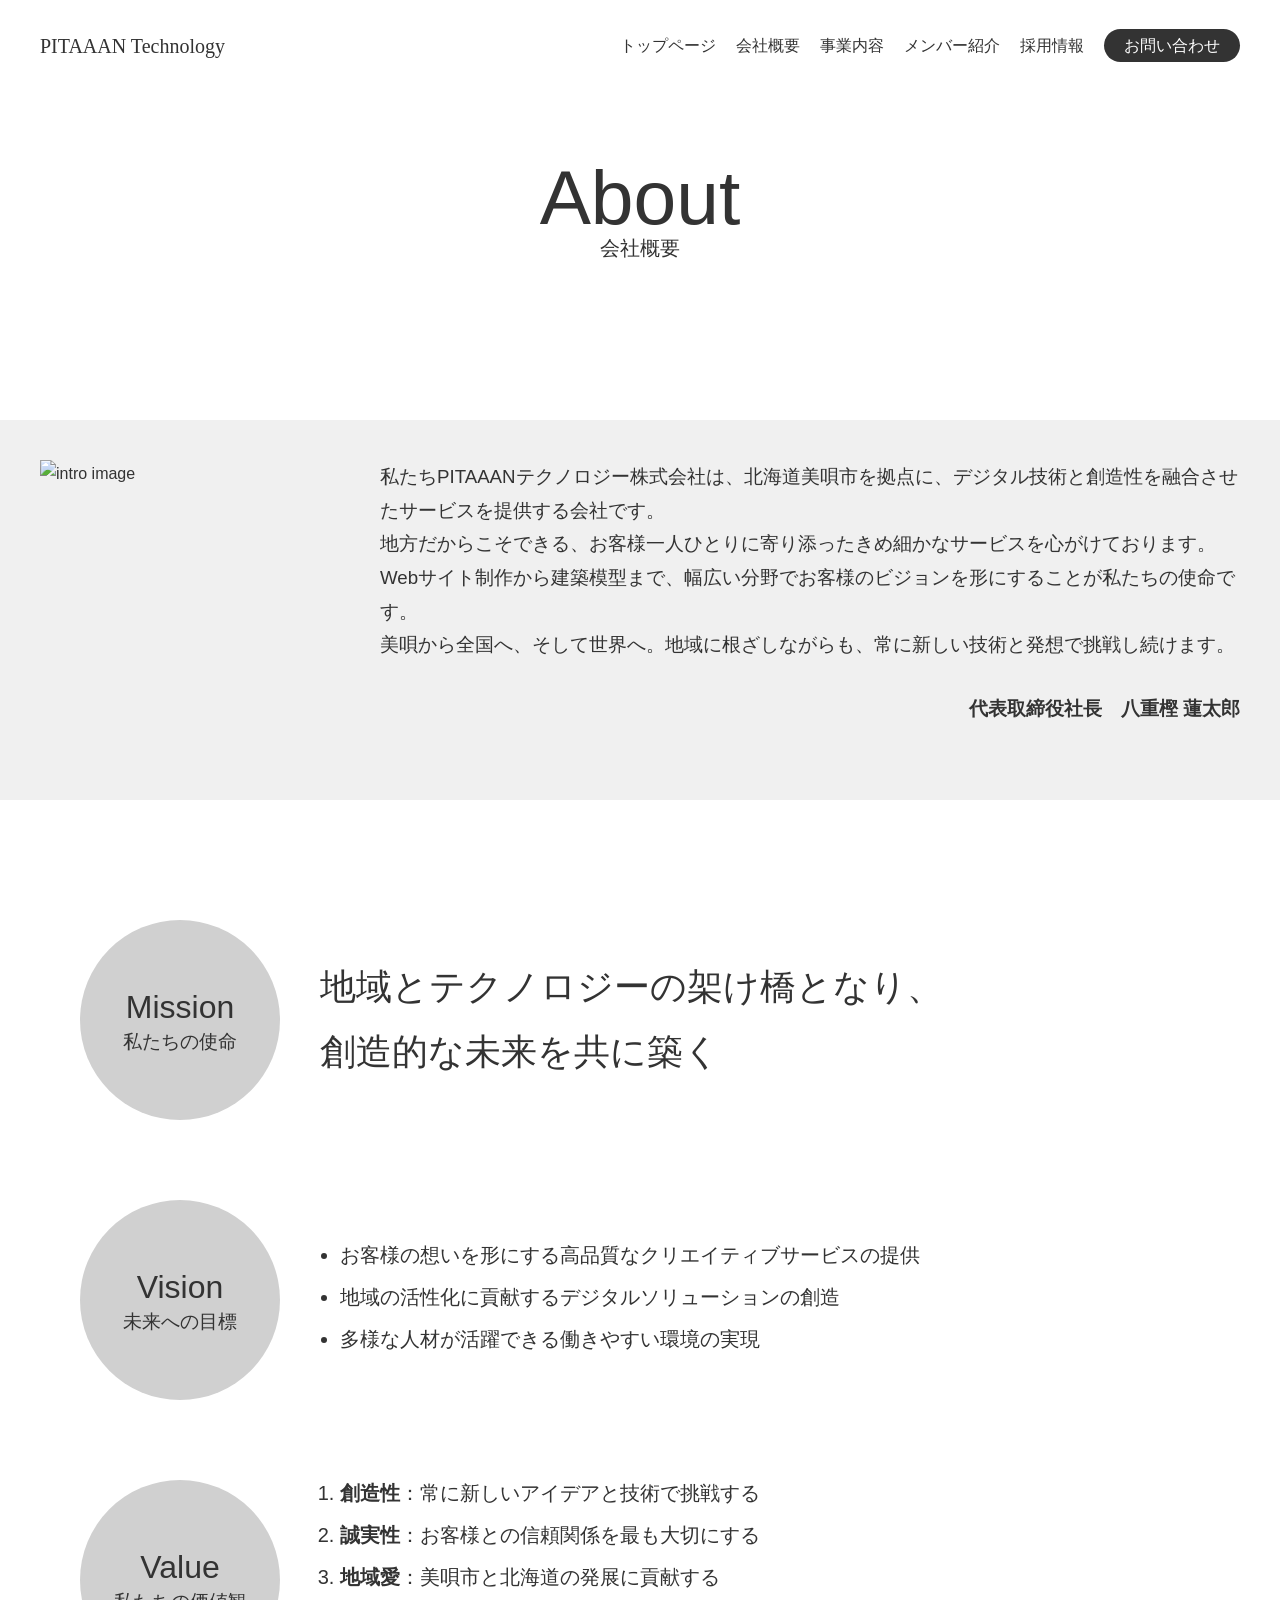
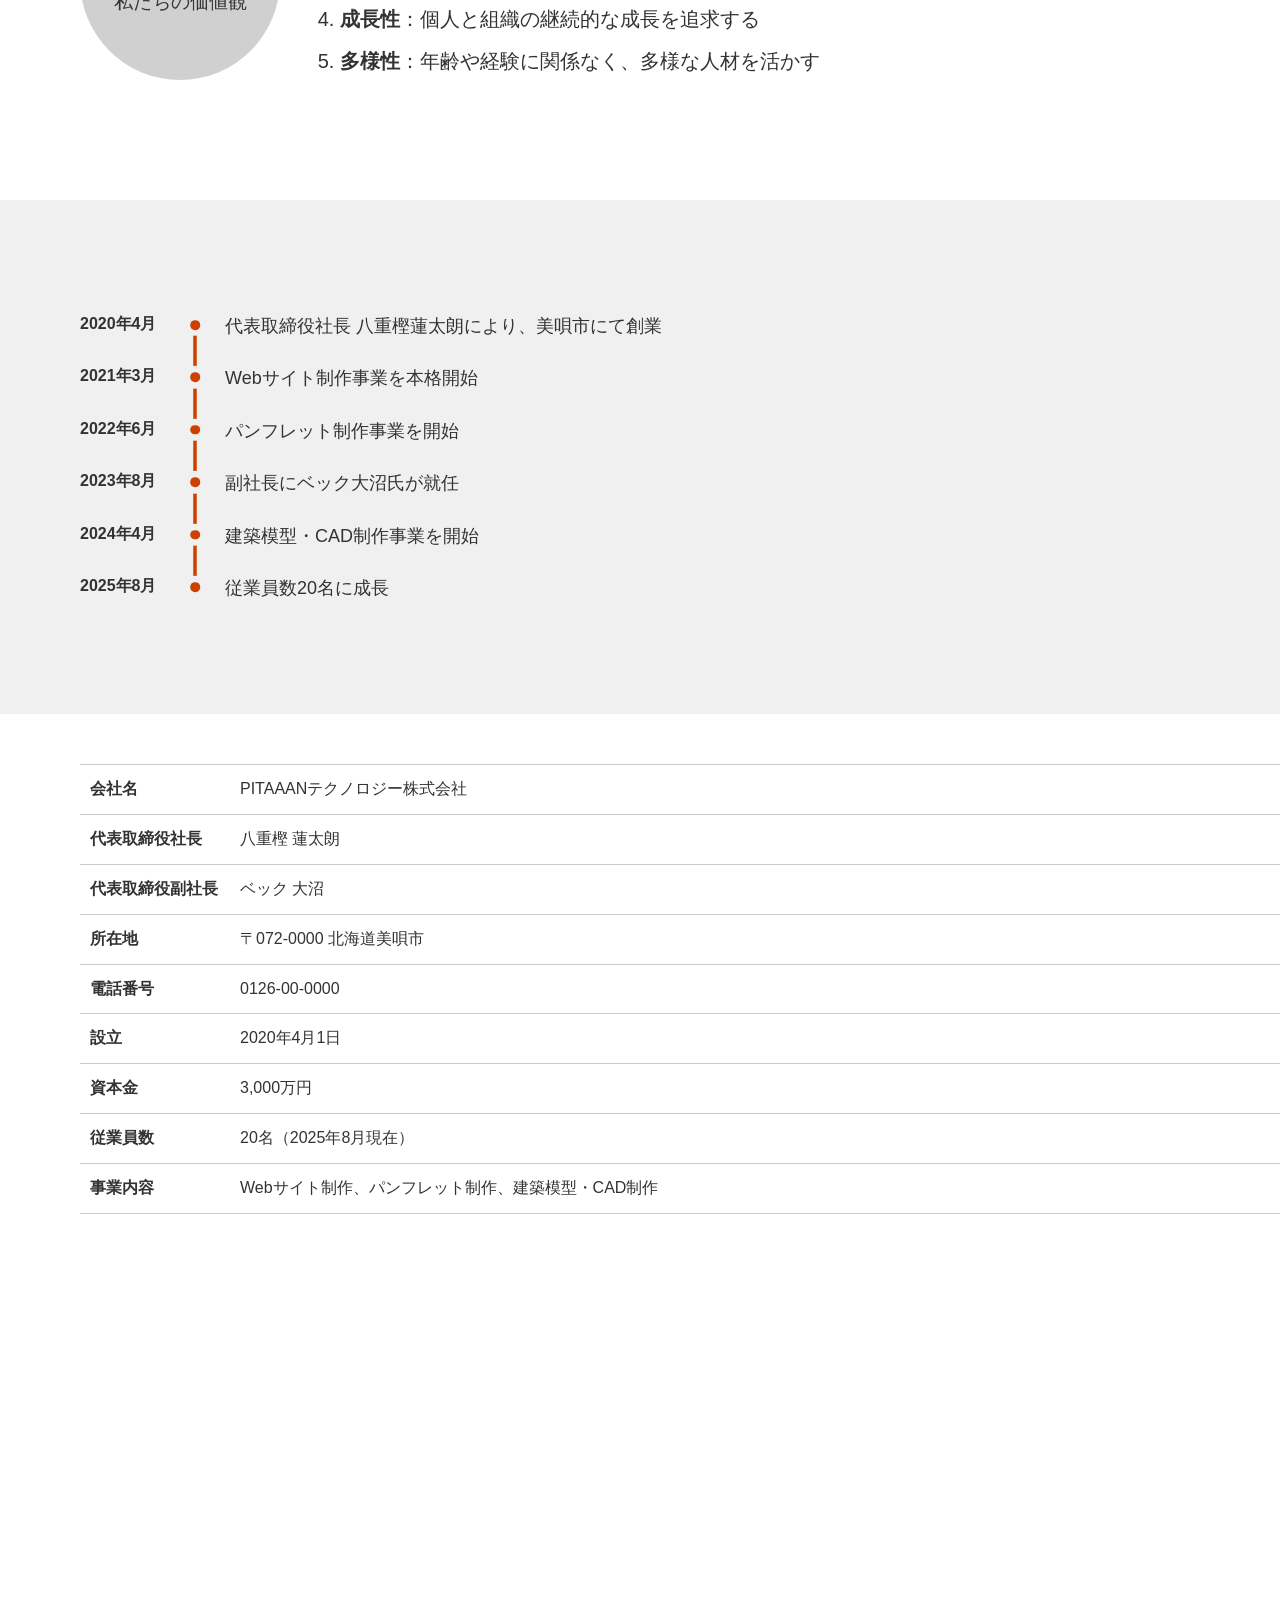
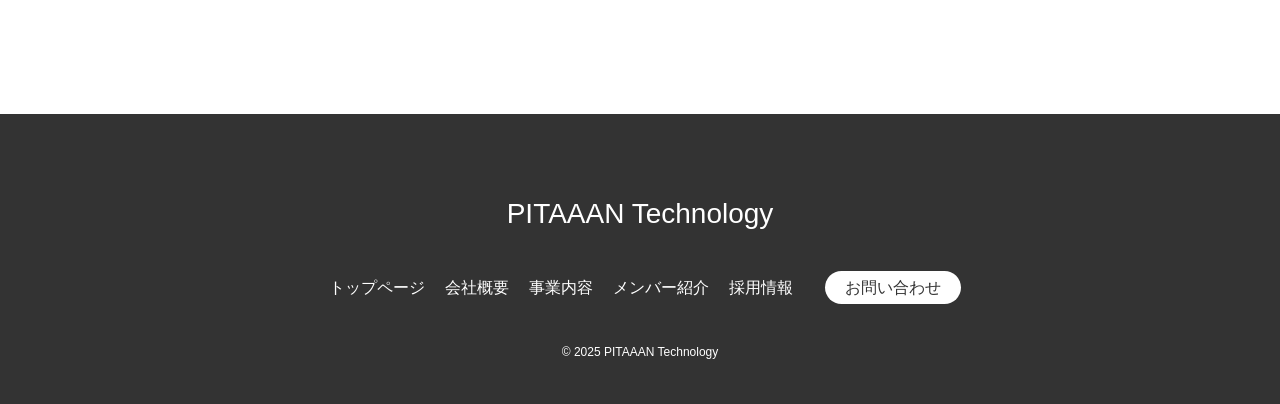
==== commit 58af24dc: "fix: GitHub Pagesのサブパスでヘッダー/フッターが読み込まれない不具合を修正 - header/footer のscript.jsが絶対パス(/components/...)でinde" ====
--- a/about/index.html
+++ b/about/index.html
@@ -14,8 +14,8 @@
     <link rel="stylesheet" href="../styles/global.css" />
 
     <link rel="stylesheet" href="./style.css" />
-    <script src="/components/header/script.js" defer></script>
-    <script src="/components/footer/script.js" defer></script>
+    <script src="../components/header/script.js" defer></script>
+    <script src="../components/footer/script.js" defer></script>
   </head>
 
   <body>
--- a/about/style.css
+++ b/about/style.css
@@ -4,7 +4,7 @@
 }
 
 body {
-  font-family: Arial, sans-serif;
+  font-family: 'Zen Kaku Gothic New', sans-serif;
   line-height: 1.8;
   color: #333;
   margin: 0;
@@ -28,16 +28,16 @@
 .theme .value,
 .company-info table {
   max-width: var(--content-width);
-  margin-left: auto;
   margin-right: auto;
   box-sizing: border-box;
+  padding: var(--content-padding);
 }
 
 /* ================
    Caption
    ================ */
 .about-container {
-  padding: 100px 0;
+  padding: 159px 0 160.01px;
 }
 
 .about {
@@ -47,13 +47,17 @@
 }
 
 .about-text-eng {
-  font-size: 64px;
-  line-height: 1;
+  font-family: "Inter", sans-serif;
+  font-size: 76.8px;
+  font-weight: 400;
+  line-height: 77px;
 }
 
 .about-text-jpn {
-  font-size: 24px;
-  line-height: 1;
+  font-family: "Zen Kaku Gothic New", sans-serif;
+  font-size: 20px;
+  font-weight: 500;
+  line-height: 24px;
 }
 
 /* ===============
@@ -80,13 +84,14 @@
 }
 
 .president-text {
-  font-size: 20px;
+  font-size: 18.7px;
   flex: 1;
   max-width: none;
   padding-left: 40px;
 }
 
 .president-name {
+  font-size: 18.7px;
   text-align: right;
   margin-top: 30px;
   font-weight: bold;
@@ -102,19 +107,19 @@
 .mission,
 .vision,
 .value {
-  height: 180px;
+  height: 200px;
   max-width: 100%;
   display: flex;
   align-items: center;
-  margin: 20px 0;
+  margin: 80px 0;
   padding: 0;
   box-sizing: border-box;
 }
 
 /* 円の表示 */
 .circle {
-  width: 130px;
-  height: 130px;
+  width: 200px;
+  height: 200px;
   margin-right: 40px;
   background: #d0d0d0;
   border-radius: 50%;
@@ -123,34 +128,39 @@
   justify-content: center;
   align-items: center;
   text-align: center;
-  flex-shrink: 0; /* 円の幅を固定(潰れない) */
+  flex-shrink: 0;
+  /* 円の幅を固定(潰れない) */
 }
 
 /* 円内テキスト */
 .circle-text-eng {
-  font-size: 1.6em;
+  font-family: "Inter", sans-serif;
+  font-size: 32px;
   line-height: 1.4em;
 }
 
 .circle-text-jpn {
-  font-size: 0.8em;
+  font-size: 18.7px;
+  font-weight: 500;
   line-height: 1.4em;
 }
 
 /* テキストラッパー(ここがポイント) */
 .text-block {
-  flex: 1; /* 残りの幅を全て使う */
+  flex: 1;
+  /* 残りの幅を全て使う */
 }
 
 /* テーマの各テキスト */
 .mission-text {
   margin: 0;
-  font-size: 20px;
+  font-size: 36px;
 }
 
 .vision-text {
   margin: 0;
-  list-style-type: disc; /* ● を有効化 */
+  list-style-type: disc;
+  /* ● を有効化 */
   list-style-position: outside;
   padding-left: 20px;
   font-size: 20px;
@@ -158,7 +168,8 @@
 
 .value-text {
   margin: 0;
-  list-style-type: decimal; /* 1. 2. 3. を有効化 */
+  list-style-type: decimal;
+  /* 1. 2. 3. を有効化 */
   list-style-position: outside;
   padding-left: 20px;
   font-size: 20px;
@@ -186,8 +197,7 @@
   position: relative;
   list-style: none;
   max-width: var(--content-width);
-  margin-left: var(--content-padding);
-  margin-right: 0;
+  padding: var(--content-padding);
   box-sizing: border-box;
 }
 
@@ -201,7 +211,6 @@
 .timeline {
   list-style: none;
   padding: 0;
-  margin: 0 auto;
   max-width: var(--content-width);
   position: relative;
 }
@@ -330,8 +339,10 @@
 
 .company-info th,
 .company-info td {
-  border-top: 1px solid #ccc; /* 行の区切り線として水平線 */
-  border-bottom: 1px solid #ccc; /* 行の区切り線として水平線 */
+  border-top: 1px solid #ccc;
+  /* 行の区切り線として水平線 */
+  border-bottom: 1px solid #ccc;
+  /* 行の区切り線として水平線 */
   padding: 10px;
   text-align: left;
 }
@@ -344,6 +355,7 @@
    スマートフォン対応
    ========================= */
 @media screen and (max-width: 768px) {
+
   /* ===== 共通 ===== */
   body {
     line-height: 1.6;
@@ -355,13 +367,18 @@
   }
 
   /* ===== About ===== */
+  .about-container {
+    padding: 80px 16px;
+  }
+
   .about-text-eng {
-    font-size: clamp(32px, 8vw, 40px);
-    height: auto;
+    font-size: 32px;
+    line-height: 39px;
   }
 
   .about-text-jpn {
-    font-size: 14pt;
+    font-size: 16px;
+    line-height: 23px;
   }
 
   /* ===== Intro ===== */
@@ -385,10 +402,11 @@
     margin-top: 10px;
     max-width: 100%;
     padding-left: 8px;
-    font-size: large;
+    font-size: 16px;
   }
 
   .president-name {
+    font-size: 16px;
     text-align: right;
   }
 
@@ -404,6 +422,7 @@
     flex-direction: column;
     align-items: center;
     text-align: center;
+    margin: 0;
   }
 
   .theme .mission,
@@ -417,14 +436,15 @@
   .circle {
     margin-right: 0;
     margin-bottom: 16px;
-    width: 110px;
-    height: 110px;
-  }
-
-  .text-block {
-    width: 100%;
-    font-size: 20x;
-  }
+    width: 160px;
+    height: 160px;
+  }
+
+  .circle-text-jpn {
+    font-size: 16px;
+    line-height: 23px;
+  }
+
 
   /* ====================================
    Mission / Vision / Value のリスト修正
@@ -436,7 +456,8 @@
   }
 
   .mission-text br {
-    display: none; /* スマートフォン対応時 <br> を無効化 */
+    display: none;
+    /* スマートフォン対応時 <br> を無効化 */
   }
 
   .vision-text,
@@ -448,13 +469,15 @@
 
   /* Vision（・） */
   .vision-text {
-    list-style-type: disc; /* ● を表示 */
+    list-style-type: disc;
+    /* ● を表示 */
     font-size: 18px;
   }
 
   /* Value（番号） */
   .value-text {
-    list-style-type: decimal; /* 1. 2. 3. を表示 */
+    list-style-type: decimal;
+    /* 1. 2. 3. を表示 */
     font-size: 18px;
   }
 
@@ -472,6 +495,7 @@
 
   .history ul {
     margin-left: 0;
+    padding: 0;
   }
 
   .timeline {
@@ -559,14 +583,16 @@
 
   .company-info th,
   .company-info td {
-    display: table-cell; /* 横並びに戻す */
+    display: table-cell;
+    /* 横並びに戻す */
     padding: 8px 6px;
     font-size: 16px;
     vertical-align: top;
   }
 
   .company-info th {
-    white-space: nowrap; /* 見出しを1行に */
+    white-space: nowrap;
+    /* 見出しを1行に */
     width: 40%;
   }
 
